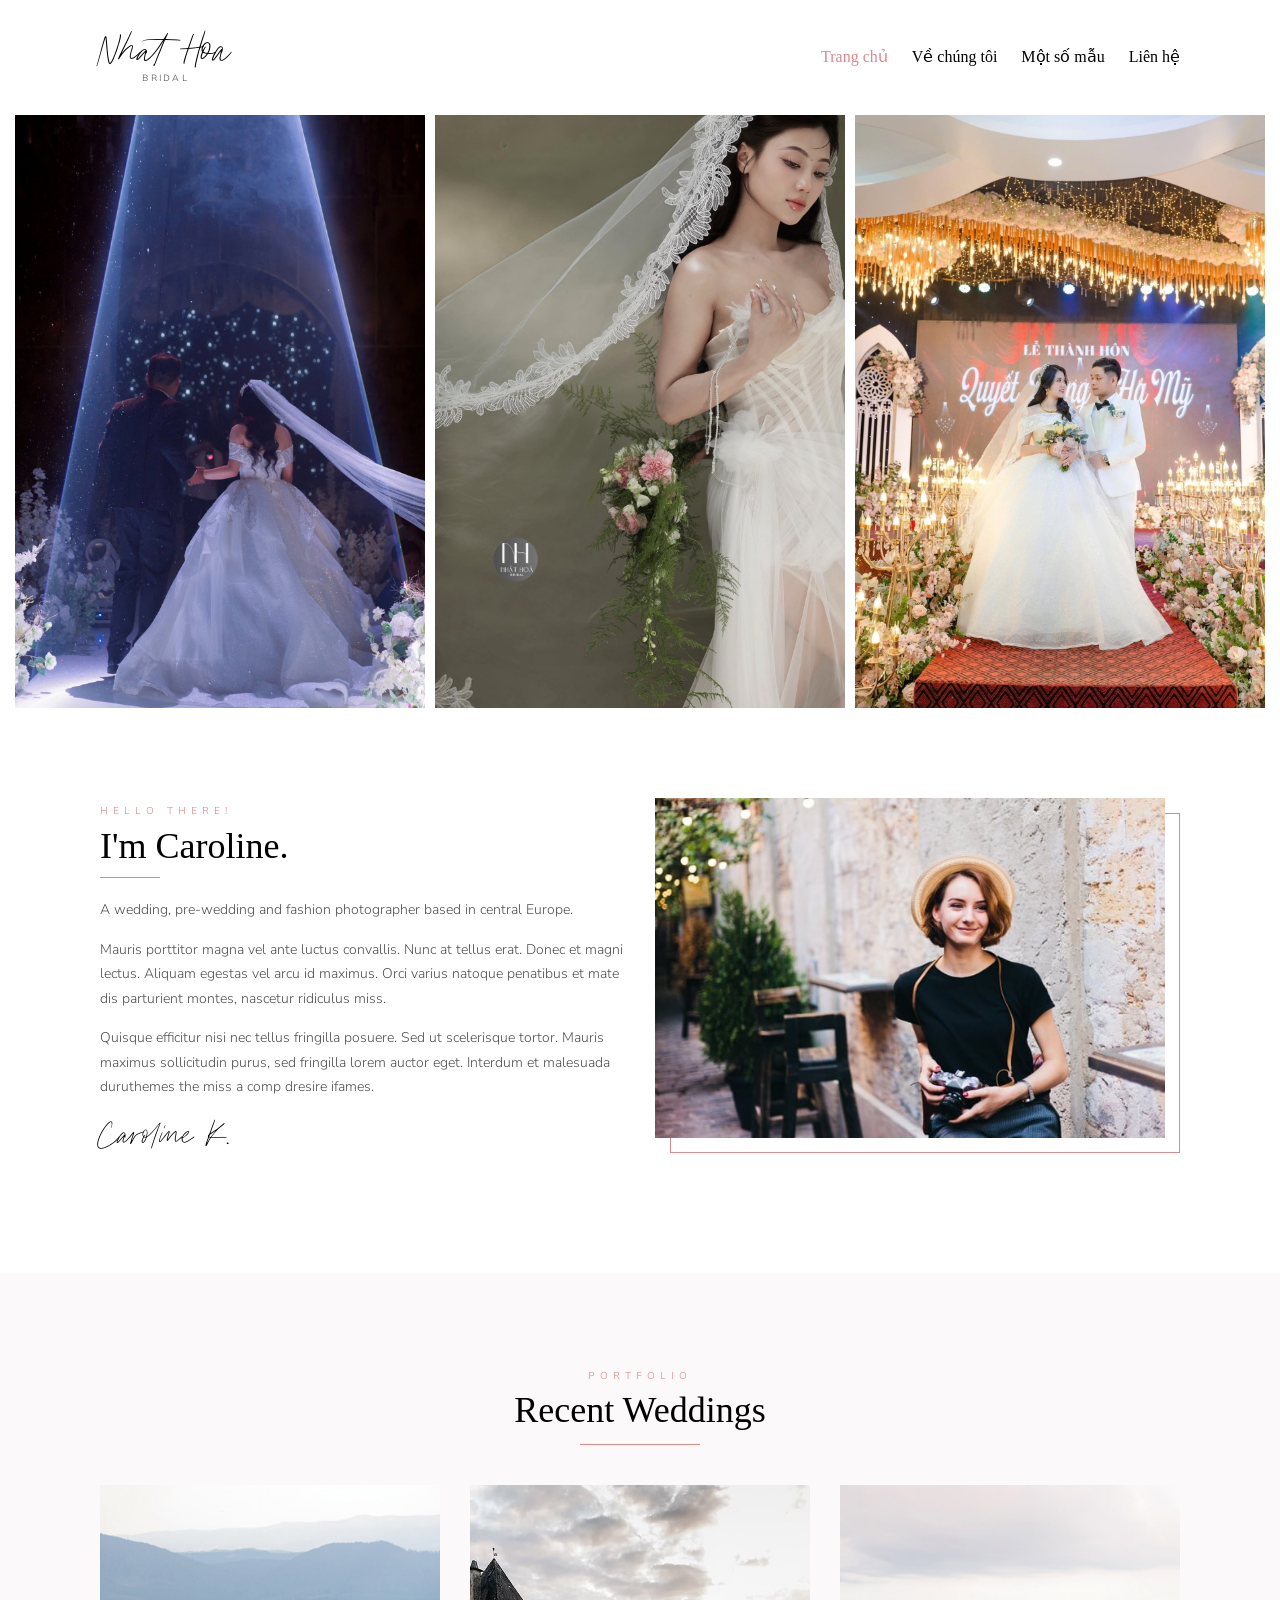
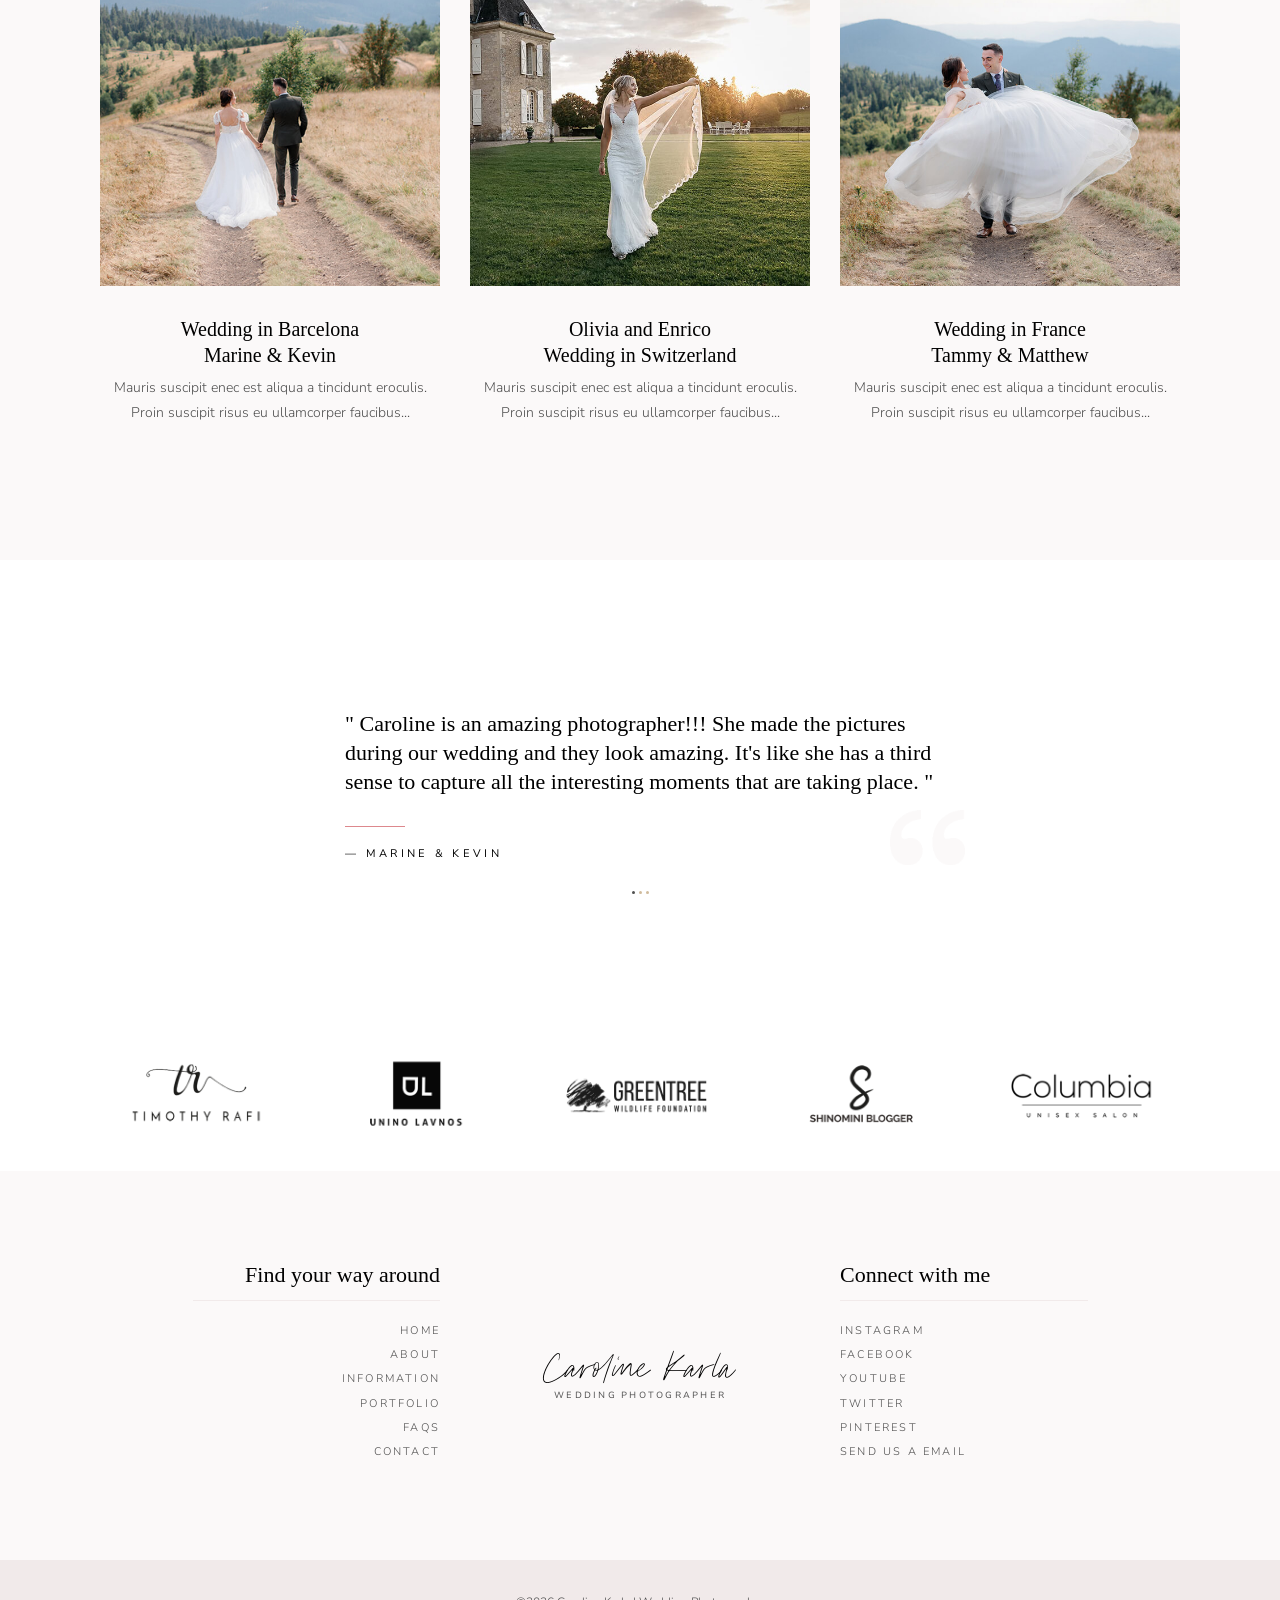
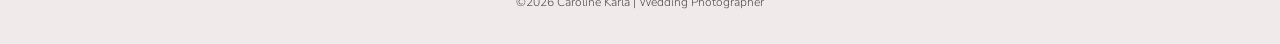
==== index.html @ 014eff55 "nltmdev" ====
<!DOCTYPE html>
<html lang="en">
<head>
    <meta charset="utf-8">
    <meta http-equiv="X-UA-Compatible" content="IE=edge">
    <meta name="viewport" content="width=device-width, initial-scale=1">
    <link rel="icon" type="image/png" href="images/favicon.png" />
    <title>Nhật Hoà BRIDAL</title>
    <link href="css/bootstrap.min.css" rel=stylesheet>
    <link href="css/animate.css" rel="stylesheet">
    <link href="css/themify-icons.css" rel="stylesheet">
    <link href="modules/slick/slick.css" rel="stylesheet">
    <link href="modules/slick/slick-theme.css" rel="stylesheet">
    <link href="modules/magnific-popup/magnific-popup.css" rel="stylesheet">
    <link href="modules/owl-carousel/owl.carousel.min.css" rel="stylesheet">
    <link href="modules/owl-carousel/owl.theme.default.min.css" rel="stylesheet">
    <link href="css/style.css" rel="stylesheet">
</head>
<body>
    <div id="karla-page-loading" class="karla-pageloading">
        <div class="karla-pageloading-inner">
            <h2>Nhat Hoa<span>Bridal</span></h2>
        </div>
    </div>
    <header>
        <div class="karla-header-navbar">
            <div class="container karla-navbar-container">
                <div class="karla-navigation-wrap bg-light karla-start-header start-style">
                    <div class="container">
                        <div class="row">
                            <div class="col-md-12">
                                <nav class="navbar navbar-expand-md navbar-light">
                                    <a class="navbar-brand" href="index.html">
                                        <h2>Nhat Hoa<span>Bridal</span></h2>
                                    </a>
                                    <button class="navbar-toggler" type="button" data-toggle="collapse" data-target="#navbarSupportedContent" aria-controls="navbarSupportedContent" aria-expanded="false" aria-label="Toggle navigation"> <span class="navbar-toggler-icon"></span> </button>
                                    <div class="collapse navbar-collapse" id="navbarSupportedContent">
                                        <ul class="navbar-nav ml-auto py-4 py-md-0">
                                            <li class="nav-item pl-4 pl-md-0 ml-0 ml-md-4 active"> <a class="nav-link" href="index.html">Trang chủ</a></li>
                                            <li class="nav-item pl-4 pl-md-0 ml-0 ml-md-4"> <a class="nav-link" href="about.html">Về chúng tôi</a></li>
                                            <li class="nav-item pl-4 pl-md-0 ml-0 ml-md-4"> <a class="nav-link" href="information.html">Một số mẫu</a></li>
                                            <li class="nav-item pl-4 pl-md-0 ml-0 ml-md-4"> <a class="nav-link" href="contact.html">Liên hệ</a> </li>
                                        </ul>
                                    </div>
                                </nav>
                            </div>
                        </div>
                    </div>
                </div>
            </div>
        </div>
    </header>
    <div class="karla-homepage-slider">
        <div class="container-fluid">
            <div class="row">
                <div class="col-md-12">
                    <div class="karla-slider">
                        <div class="karla-slider-item"> <img class="karla-slider-img" src="images/slider/1.jpg" alt=""> </div>
                        <div class="karla-slider-item"> <img class="karla-slider-img" src="images/slider/2.jpg" alt=""> </div>
                        <div class="karla-slider-item"> <img class="karla-slider-img" src="images/slider/3.jpg" alt=""> </div>
                        <div class="karla-slider-item"> <img class="karla-slider-img" src="images/slider/4.jpg" alt=""> </div>
                        <div class="karla-slider-item"> <img class="karla-slider-img" src="images/slider/5.jpg" alt=""> </div>
                        <div class="karla-slider-item"> <img class="karla-slider-img" src="images/slider/6.jpg" alt=""> </div>
                    </div>
                </div>
            </div>
        </div>
    </div>
    <div class="section-padding">
        <div class="container">
            <div class="row">
                <div class="col-md-6"> <span>Hello there!</span>
                    <h2>I'm Caroline.</h2>
                    <hr class="line line-hr-left">
                    <p>A wedding, pre-wedding and fashion photographer based in central Europe.</p>
                    <p>Mauris porttitor magna vel ante luctus convallis. Nunc at tellus erat. Donec et magni lectus. Aliquam egestas vel arcu id maximus. Orci varius natoque penatibus et mate dis parturient montes, nascetur ridiculus miss.</p>
                    <p>Quisque efficitur nisi nec tellus fringilla posuere. Sed ut scelerisque tortor. Mauris maximus sollicitudin purus, sed fringilla lorem auctor eget. Interdum et malesuada duruthemes the miss a comp dresire ifames.</p>
                    <p class="signature">Caroline K.</p>
                </div>
                <div class="col-md-6">
                    <div class="karla-about-img">
                        <div class="img mb-30"> <img src="images/about.jpg" alt=""> </div>
                    </div>
                </div>
            </div>
        </div>
    </div>
    <div class="section-padding recent-weddings bg-gray">
        <div class="container">
            <div class="row">
                <div class="col-md-12 text-center mb-30">
                    <span class="heading-meta">Portfolio</span>
                    <h2 class="pwe-heading">Recent Weddings</h2>
                    <hr class="line line-hr-center">
                </div>
            </div>
            <div class="row">
                <div class="col-md-4">
                    <div class="item">
                        <div class="recent-weddings-img"> <img src="images/weddings/1.jpg" alt=""> </div>
                        <div class="content">
                            <h5><a href="post.html">Wedding in Barcelona<br>Marine & Kevin</a></h5>
                            <p>Mauris suscipit enec est aliqua a tincidunt eroculis. Proin suscipit risus eu ullamcorper faucibus...</p>
                        </div>
                    </div>
                </div>
                <div class="col-md-4">
                    <div class="item">
                        <div class="recent-weddings-img"> <img src="images/weddings/2.jpg" alt=""> </div>
                        <div class="content">
                            <h5><a href="post.html">Olivia and Enrico<br>Wedding in Switzerland</a></h5>
                            <p>Mauris suscipit enec est aliqua a tincidunt eroculis. Proin suscipit risus eu ullamcorper faucibus...</p>
                        </div>
                    </div>
                </div>
                <div class="col-md-4">
                    <div class="item">
                        <div class="recent-weddings-img"> <img src="images/weddings/3.jpg" alt=""> </div>
                        <div class="content">
                            <h5><a href="post.html">Wedding in France<br>Tammy & Matthew</a></h5>
                            <p>Mauris suscipit enec est aliqua a tincidunt eroculis. Proin suscipit risus eu ullamcorper faucibus...</p>
                        </div>
                    </div>
                </div>
            </div>
        </div>
    </div>
    <!-- Testiominals -->
    <div class="section-padding testimonials bg-img bg-fixed" data-overlay-light="1" data-background="images/banner/1.jpg">
        <div class="container">
            <div class="row">
                <div class="owl-carousel owl-theme col-md-8 offset-md-2 mb-30">
                    <div class="item-box"> <span class="quote">
                            <img src="images/quot.png" alt="">
                        </span>
                        <h3>" Caroline is an amazing photographer!!! She made the pictures during our wedding and they look amazing. It's like she has a third sense to capture all the interesting moments that are taking place. "</h3>
                        <hr class="line line-hr-left">
                        <div class="info">
                            <h6>— Marine & Kevin</h6>
                        </div>
                    </div>
                    <div class="item-box"> <span class="quote">
                            <img src="images/quot.png" alt="">
                        </span>
                        <h3>" Caroline is an amazing photographer!!! She made the pictures during our wedding and they look amazing. It's like she has a third sense to capture all the interesting moments that are taking place. "</h3>
                        <hr class="line line-hr-left">
                        <div class="info">
                            <h6>— Olivia & Enrico</h6>
                        </div>
                    </div>
                    <div class="item-box"> <span class="quote">
                            <img src="images/quot.png" alt="">
                        </span>
                        <h3>" Caroline is an amazing photographer!!! She made the pictures during our wedding and they look amazing. It's like she has a third sense to capture all the interesting moments that are taking place. "</h3>
                        <hr class="line line-hr-left">
                        <div class="info">
                            <h6>— Tammy & Matthew</h6>
                        </div>
                    </div>
                </div>
            </div>
        </div>
    </div>
    <!-- Clients -->
    <div class="clients">
        <div class="container">
            <div class="row">
                <div class="col-md-12 owl-carousel owl-theme">
                    <div class="client-logo">
                        <a href="#"><img src="images/clients/1.png" alt=""></a>
                    </div>
                    <div class="client-logo">
                        <a href="#"><img src="images/clients/2.png" alt=""></a>
                    </div>
                    <div class="client-logo">
                        <a href="#"><img src="images/clients/3.png" alt=""></a>
                    </div>
                    <div class="client-logo">
                        <a href="#"><img src="images/clients/4.png" alt=""></a>
                    </div>
                    <div class="client-logo">
                        <a href="#"><img src="images/clients/5.png" alt=""></a>
                    </div>
                    <div class="client-logo">
                        <a href="#"><img src="images/clients/6.png" alt=""></a>
                    </div>
                </div>
            </div>
        </div>
    </div>
    <!-- Footer -->
    <footer class="footer-section">
        <div class="footer-top">
            <div class="container">
                <div class="row">
                    <div class="col-md-3 offset-md-1">
                        <div class="left-cont">
                            <h3>Find your way around</h3>
                            <hr class="line mb-30">
                            <ul>
                                <li><a href="index.html">Home</a></li>
                                <li><a href="about.html">About</a></li>
                                <li><a href="information.html">Information</a></li>
                                <li><a href="portfolio.html">Portfolio</a></li>
                                <li><a href="faqs.html">FAQs</a></li>
                                <li><a href="contact.html">Contact</a></li>
                            </ul>
                        </div>
                    </div>
                    <div class="col-md-4 text-center">
                        <div class="center-cont">
                            <h2>Caroline Karla<span>Wedding Photographer</span></h2>
                        </div>
                    </div>
                    <div class="col-md-3">
                        <div class="right-cont">
                            <h3>Connect with me</h3>
                            <hr class="line mb-30">
                            <ul>
                                <li><a href="index.html#">Instagram</a></li>
                                <li><a href="index.html#">Facebook</a></li>
                                <li><a href="index.html#">YouTube</a></li>
                                <li><a href="index.html#">Twitter</a></li>
                                <li><a href="index.html#">Pinterest</a></li>
                                <li><a href="index.html#">Send us a email</a></li>
                            </ul>
                        </div>
                    </div>
                </div>
            </div>
        </div>
        <div class="footer-bottom">
            <div class="container">
                <div class="row">
                    <div class="col-md-12">
                        <p><small>&copy;2026 Caroline Karla | Wedding Photographer</small></p>
                    </div>
                </div>
            </div>
        </div>
    </footer>
    <!-- toTop -->
    <a href="#" class="totop">TOP</a>
    <!-- Js -->
    <script src="js/plugins/jquery-3.3.1.min.js"></script>
    <script src="js/plugins/bootstrap.min.js"></script>
    <script src="js/plugins/imagesloaded.pkgd.min.js"></script>
    <script src="js/plugins/jquery.isotope.v3.0.2.js"></script>
    <script src="js/plugins/modernizr-2.6.2.min.js"></script>
    <script src="js/plugins/jquery.waypoints.min.js"></script>
    <script src="modules/owl-carousel/owl.carousel.min.js"></script>
    <script src="modules/slick/slick.js"></script>
    <script src="modules/magnific-popup/jquery.magnific-popup.js"></script>
    <script src="modules/masonry/masonry.pkgd.min.js"></script>
    <script src="js/script.js"></script>
</body>

<!-- Mirrored from duruthemes.com/demo/html/ckarla/one/index.html by HTTrack Website Copier/3.x [XR&CO'2014], Thu, 05 Mar 2026 09:03:52 GMT -->
</html>
---- css/themify-icons.css ----
@font-face {
	font-family: 'themify';
	src:url('../fonts/themify.eot');
	src:url('../fonts/themifyd41d.eot?#iefix') format('embedded-opentype'),
		url('../fonts/themify.woff') format('woff'),
		url('../fonts/themify.ttf') format('truetype'),
		url('../fonts/themify.svg') format('svg');
	font-weight: normal;
	font-style: normal;
}

[class^="ti-"], [class*=" ti-"] {
	font-family: 'themify';
	speak: none;
	font-style: normal;
	font-weight: normal;
	font-variant: normal;
	text-transform: none;
	line-height: 1;

	/* Better Font Rendering =========== */
	-webkit-font-smoothing: antialiased;
	-moz-osx-font-smoothing: grayscale;
}

.ti-wand:before {
	content: "\e600";
}
.ti-volume:before {
	content: "\e601";
}
.ti-user:before {
	content: "\e602";
}
.ti-unlock:before {
	content: "\e603";
}
.ti-unlink:before {
	content: "\e604";
}
.ti-trash:before {
	content: "\e605";
}
.ti-thought:before {
	content: "\e606";
}
.ti-target:before {
	content: "\e607";
}
.ti-tag:before {
	content: "\e608";
}
.ti-tablet:before {
	content: "\e609";
}
.ti-star:before {
	content: "\e60a";
}
.ti-spray:before {
	content: "\e60b";
}
.ti-signal:before {
	content: "\e60c";
}
.ti-shopping-cart:before {
	content: "\e60d";
}
.ti-shopping-cart-full:before {
	content: "\e60e";
}
.ti-settings:before {
	content: "\e60f";
}
.ti-search:before {
	content: "\e610";
}
.ti-zoom-in:before {
	content: "\e611";
}
.ti-zoom-out:before {
	content: "\e612";
}
.ti-cut:before {
	content: "\e613";
}
.ti-ruler:before {
	content: "\e614";
}
.ti-ruler-pencil:before {
	content: "\e615";
}
.ti-ruler-alt:before {
	content: "\e616";
}
.ti-bookmark:before {
	content: "\e617";
}
.ti-bookmark-alt:before {
	content: "\e618";
}
.ti-reload:before {
	content: "\e619";
}
.ti-plus:before {
	content: "\e61a";
}
.ti-pin:before {
	content: "\e61b";
}
.ti-pencil:before {
	content: "\e61c";
}
.ti-pencil-alt:before {
	content: "\e61d";
}
.ti-paint-roller:before {
	content: "\e61e";
}
.ti-paint-bucket:before {
	content: "\e61f";
}
.ti-na:before {
	content: "\e620";
}
.ti-mobile:before {
	content: "\e621";
}
.ti-minus:before {
	content: "\e622";
}
.ti-medall:before {
	content: "\e623";
}
.ti-medall-alt:before {
	content: "\e624";
}
.ti-marker:before {
	content: "\e625";
}
.ti-marker-alt:before {
	content: "\e626";
}
.ti-arrow-up:before {
	content: "\e627";
}
.ti-arrow-right:before {
	content: "\e628";
}
.ti-arrow-left:before {
	content: "\e629";
}
.ti-arrow-down:before {
	content: "\e62a";
}
.ti-lock:before {
	content: "\e62b";
}
.ti-location-arrow:before {
	content: "\e62c";
}
.ti-link:before {
	content: "\e62d";
}
.ti-layout:before {
	content: "\e62e";
}
.ti-layers:before {
	content: "\e62f";
}
.ti-layers-alt:before {
	content: "\e630";
}
.ti-key:before {
	content: "\e631";
}
.ti-import:before {
	content: "\e632";
}
.ti-image:before {
	content: "\e633";
}
.ti-heart:before {
	content: "\e634";
}
.ti-heart-broken:before {
	content: "\e635";
}
.ti-hand-stop:before {
	content: "\e636";
}
.ti-hand-open:before {
	content: "\e637";
}
.ti-hand-drag:before {
	content: "\e638";
}
.ti-folder:before {
	content: "\e639";
}
.ti-flag:before {
	content: "\e63a";
}
.ti-flag-alt:before {
	content: "\e63b";
}
.ti-flag-alt-2:before {
	content: "\e63c";
}
.ti-eye:before {
	content: "\e63d";
}
.ti-export:before {
	content: "\e63e";
}
.ti-exchange-vertical:before {
	content: "\e63f";
}
.ti-desktop:before {
	content: "\e640";
}
.ti-cup:before {
	content: "\e641";
}
.ti-crown:before {
	content: "\e642";
}
.ti-comments:before {
	content: "\e643";
}
.ti-comment:before {
	content: "\e644";
}
.ti-comment-alt:before {
	content: "\e645";
}
.ti-close:before {
	content: "\e646";
}
.ti-clip:before {
	content: "\e647";
}
.ti-angle-up:before {
	content: "\e648";
}
.ti-angle-right:before {
	content: "\e649";
}
.ti-angle-left:before {
	content: "\e64a";
}
.ti-angle-down:before {
	content: "\e64b";
}
.ti-check:before {
	content: "\e64c";
}
.ti-check-box:before {
	content: "\e64d";
}
.ti-camera:before {
	content: "\e64e";
}
.ti-announcement:before {
	content: "\e64f";
}
.ti-brush:before {
	content: "\e650";
}
.ti-briefcase:before {
	content: "\e651";
}
.ti-bolt:before {
	content: "\e652";
}
.ti-bolt-alt:before {
	content: "\e653";
}
.ti-blackboard:before {
	content: "\e654";
}
.ti-bag:before {
	content: "\e655";
}
.ti-move:before {
	content: "\e656";
}
.ti-arrows-vertical:before {
	content: "\e657";
}
.ti-arrows-horizontal:before {
	content: "\e658";
}
.ti-fullscreen:before {
	content: "\e659";
}
.ti-arrow-top-right:before {
	content: "\e65a";
}
.ti-arrow-top-left:before {
	content: "\e65b";
}
.ti-arrow-circle-up:before {
	content: "\e65c";
}
.ti-arrow-circle-right:before {
	content: "\e65d";
}
.ti-arrow-circle-left:before {
	content: "\e65e";
}
.ti-arrow-circle-down:before {
	content: "\e65f";
}
.ti-angle-double-up:before {
	content: "\e660";
}
.ti-angle-double-right:before {
	content: "\e661";
}
.ti-angle-double-left:before {
	content: "\e662";
}
.ti-angle-double-down:before {
	content: "\e663";
}
.ti-zip:before {
	content: "\e664";
}
.ti-world:before {
	content: "\e665";
}
.ti-wheelchair:before {
	content: "\e666";
}
.ti-view-list:before {
	content: "\e667";
}
.ti-view-list-alt:before {
	content: "\e668";
}
.ti-view-grid:before {
	content: "\e669";
}
.ti-uppercase:before {
	content: "\e66a";
}
.ti-upload:before {
	content: "\e66b";
}
.ti-underline:before {
	content: "\e66c";
}
.ti-truck:before {
	content: "\e66d";
}
.ti-timer:before {
	content: "\e66e";
}
.ti-ticket:before {
	content: "\e66f";
}
.ti-thumb-up:before {
	content: "\e670";
}
.ti-thumb-down:before {
	content: "\e671";
}
.ti-text:before {
	content: "\e672";
}
.ti-stats-up:before {
	content: "\e673";
}
.ti-stats-down:before {
	content: "\e674";
}
.ti-split-v:before {
	content: "\e675";
}
.ti-split-h:before {
	content: "\e676";
}
.ti-smallcap:before {
	content: "\e677";
}
.ti-shine:before {
	content: "\e678";
}
.ti-shift-right:before {
	content: "\e679";
}
.ti-shift-left:before {
	content: "\e67a";
}
.ti-shield:before {
	content: "\e67b";
}
.ti-notepad:before {
	content: "\e67c";
}
.ti-server:before {
	content: "\e67d";
}
.ti-quote-right:before {
	content: "\e67e";
}
.ti-quote-left:before {
	content: "\e67f";
}
.ti-pulse:before {
	content: "\e680";
}
.ti-printer:before {
	content: "\e681";
}
.ti-power-off:before {
	content: "\e682";
}
.ti-plug:before {
	content: "\e683";
}
.ti-pie-chart:before {
	content: "\e684";
}
.ti-paragraph:before {
	content: "\e685";
}
.ti-panel:before {
	content: "\e686";
}
.ti-package:before {
	content: "\e687";
}
.ti-music:before {
	content: "\e688";
}
.ti-music-alt:before {
	content: "\e689";
}
.ti-mouse:before {
	content: "\e68a";
}
.ti-mouse-alt:before {
	content: "\e68b";
}
.ti-money:before {
	content: "\e68c";
}
.ti-microphone:before {
	content: "\e68d";
}
.ti-menu:before {
	content: "\e68e";
}
.ti-menu-alt:before {
	content: "\e68f";
}
.ti-map:before {
	content: "\e690";
}
.ti-map-alt:before {
	content: "\e691";
}
.ti-loop:before {
	content: "\e692";
}
.ti-location-pin:before {
	content: "\e693";
}
.ti-list:before {
	content: "\e694";
}
.ti-light-bulb:before {
	content: "\e695";
}
.ti-Italic:before {
	content: "\e696";
}
.ti-info:before {
	content: "\e697";
}
.ti-infinite:before {
	content: "\e698";
}
.ti-id-badge:before {
	content: "\e699";
}
.ti-hummer:before {
	content: "\e69a";
}
.ti-home:before {
	content: "\e69b";
}
.ti-help:before {
	content: "\e69c";
}
.ti-headphone:before {
	content: "\e69d";
}
.ti-harddrives:before {
	content: "\e69e";
}
.ti-harddrive:before {
	content: "\e69f";
}
.ti-gift:before {
	content: "\e6a0";
}
.ti-game:before {
	content: "\e6a1";
}
.ti-filter:before {
	content: "\e6a2";
}
.ti-files:before {
	content: "\e6a3";
}
.ti-file:before {
	content: "\e6a4";
}
.ti-eraser:before {
	content: "\e6a5";
}
.ti-envelope:before {
	content: "\e6a6";
}
.ti-download:before {
	content: "\e6a7";
}
.ti-direction:before {
	content: "\e6a8";
}
.ti-direction-alt:before {
	content: "\e6a9";
}
.ti-dashboard:before {
	content: "\e6aa";
}
.ti-control-stop:before {
	content: "\e6ab";
}
.ti-control-shuffle:before {
	content: "\e6ac";
}
.ti-control-play:before {
	content: "\e6ad";
}
.ti-control-pause:before {
	content: "\e6ae";
}
.ti-control-forward:before {
	content: "\e6af";
}
.ti-control-backward:before {
	content: "\e6b0";
}
.ti-cloud:before {
	content: "\e6b1";
}
.ti-cloud-up:before {
	content: "\e6b2";
}
.ti-cloud-down:before {
	content: "\e6b3";
}
.ti-clipboard:before {
	content: "\e6b4";
}
.ti-car:before {
	content: "\e6b5";
}
.ti-calendar:before {
	content: "\e6b6";
}
.ti-book:before {
	content: "\e6b7";
}
.ti-bell:before {
	content: "\e6b8";
}
.ti-basketball:before {
	content: "\e6b9";
}
.ti-bar-chart:before {
	content: "\e6ba";
}
.ti-bar-chart-alt:before {
	content: "\e6bb";
}
.ti-back-right:before {
	content: "\e6bc";
}
.ti-back-left:before {
	content: "\e6bd";
}
.ti-arrows-corner:before {
	content: "\e6be";
}
.ti-archive:before {
	content: "\e6bf";
}
.ti-anchor:before {
	content: "\e6c0";
}
.ti-align-right:before {
	content: "\e6c1";
}
.ti-align-left:before {
	content: "\e6c2";
}
.ti-align-justify:before {
	content: "\e6c3";
}
.ti-align-center:before {
	content: "\e6c4";
}
.ti-alert:before {
	content: "\e6c5";
}
.ti-alarm-clock:before {
	content: "\e6c6";
}
.ti-agenda:before {
	content: "\e6c7";
}
.ti-write:before {
	content: "\e6c8";
}
.ti-window:before {
	content: "\e6c9";
}
.ti-widgetized:before {
	content: "\e6ca";
}
.ti-widget:before {
	content: "\e6cb";
}
.ti-widget-alt:before {
	content: "\e6cc";
}
.ti-wallet:before {
	content: "\e6cd";
}
.ti-video-clapper:before {
	content: "\e6ce";
}
.ti-video-camera:before {
	content: "\e6cf";
}
.ti-vector:before {
	content: "\e6d0";
}
.ti-themify-logo:before {
	content: "\e6d1";
}
.ti-themify-favicon:before {
	content: "\e6d2";
}
.ti-themify-favicon-alt:before {
	content: "\e6d3";
}
.ti-support:before {
	content: "\e6d4";
}
.ti-stamp:before {
	content: "\e6d5";
}
.ti-split-v-alt:before {
	content: "\e6d6";
}
.ti-slice:before {
	content: "\e6d7";
}
.ti-shortcode:before {
	content: "\e6d8";
}
.ti-shift-right-alt:before {
	content: "\e6d9";
}
.ti-shift-left-alt:before {
	content: "\e6da";
}
.ti-ruler-alt-2:before {
	content: "\e6db";
}
.ti-receipt:before {
	content: "\e6dc";
}
.ti-pin2:before {
	content: "\e6dd";
}
.ti-pin-alt:before {
	content: "\e6de";
}
.ti-pencil-alt2:before {
	content: "\e6df";
}
.ti-palette:before {
	content: "\e6e0";
}
.ti-more:before {
	content: "\e6e1";
}
.ti-more-alt:before {
	content: "\e6e2";
}
.ti-microphone-alt:before {
	content: "\e6e3";
}
.ti-magnet:before {
	content: "\e6e4";
}
.ti-line-double:before {
	content: "\e6e5";
}
.ti-line-dotted:before {
	content: "\e6e6";
}
.ti-line-dashed:before {
	content: "\e6e7";
}
.ti-layout-width-full:before {
	content: "\e6e8";
}
.ti-layout-width-default:before {
	content: "\e6e9";
}
.ti-layout-width-default-alt:before {
	content: "\e6ea";
}
.ti-layout-tab:before {
	content: "\e6eb";
}
.ti-layout-tab-window:before {
	content: "\e6ec";
}
.ti-layout-tab-v:before {
	content: "\e6ed";
}
.ti-layout-tab-min:before {
	content: "\e6ee";
}
.ti-layout-slider:before {
	content: "\e6ef";
}
.ti-layout-slider-alt:before {
	content: "\e6f0";
}
.ti-layout-sidebar-right:before {
	content: "\e6f1";
}
.ti-layout-sidebar-none:before {
	content: "\e6f2";
}
.ti-layout-sidebar-left:before {
	content: "\e6f3";
}
.ti-layout-placeholder:before {
	content: "\e6f4";
}
.ti-layout-menu:before {
	content: "\e6f5";
}
.ti-layout-menu-v:before {
	content: "\e6f6";
}
.ti-layout-menu-separated:before {
	content: "\e6f7";
}
.ti-layout-menu-full:before {
	content: "\e6f8";
}
.ti-layout-media-right-alt:before {
	content: "\e6f9";
}
.ti-layout-media-right:before {
	content: "\e6fa";
}
.ti-layout-media-overlay:before {
	content: "\e6fb";
}
.ti-layout-media-overlay-alt:before {
	content: "\e6fc";
}
.ti-layout-media-overlay-alt-2:before {
	content: "\e6fd";
}
.ti-layout-media-left-alt:before {
	content: "\e6fe";
}
.ti-layout-media-left:before {
	content: "\e6ff";
}
.ti-layout-media-center-alt:before {
	content: "\e700";
}
.ti-layout-media-center:before {
	content: "\e701";
}
.ti-layout-list-thumb:before {
	content: "\e702";
}
.ti-layout-list-thumb-alt:before {
	content: "\e703";
}
.ti-layout-list-post:before {
	content: "\e704";
}
.ti-layout-list-large-image:before {
	content: "\e705";
}
.ti-layout-line-solid:before {
	content: "\e706";
}
.ti-layout-grid4:before {
	content: "\e707";
}
.ti-layout-grid3:before {
	content: "\e708";
}
.ti-layout-grid2:before {
	content: "\e709";
}
.ti-layout-grid2-thumb:before {
	content: "\e70a";
}
.ti-layout-cta-right:before {
	content: "\e70b";
}
.ti-layout-cta-left:before {
	content: "\e70c";
}
.ti-layout-cta-center:before {
	content: "\e70d";
}
.ti-layout-cta-btn-right:before {
	content: "\e70e";
}
.ti-layout-cta-btn-left:before {
	content: "\e70f";
}
.ti-layout-column4:before {
	content: "\e710";
}
.ti-layout-column3:before {
	content: "\e711";
}
.ti-layout-column2:before {
	content: "\e712";
}
.ti-layout-accordion-separated:before {
	content: "\e713";
}
.ti-layout-accordion-merged:before {
	content: "\e714";
}
.ti-layout-accordion-list:before {
	content: "\e715";
}
.ti-ink-pen:before {
	content: "\e716";
}
.ti-info-alt:before {
	content: "\e717";
}
.ti-help-alt:before {
	content: "\e718";
}
.ti-headphone-alt:before {
	content: "\e719";
}
.ti-hand-point-up:before {
	content: "\e71a";
}
.ti-hand-point-right:before {
	content: "\e71b";
}
.ti-hand-point-left:before {
	content: "\e71c";
}
.ti-hand-point-down:before {
	content: "\e71d";
}
.ti-gallery:before {
	content: "\e71e";
}
.ti-face-smile:before {
	content: "\e71f";
}
.ti-face-sad:before {
	content: "\e720";
}
.ti-credit-card:before {
	content: "\e721";
}
.ti-control-skip-forward:before {
	content: "\e722";
}
.ti-control-skip-backward:before {
	content: "\e723";
}
.ti-control-record:before {
	content: "\e724";
}
.ti-control-eject:before {
	content: "\e725";
}
.ti-comments-smiley:before {
	content: "\e726";
}
.ti-brush-alt:before {
	content: "\e727";
}
.ti-youtube:before {
	content: "\e728";
}
.ti-vimeo:before {
	content: "\e729";
}
.ti-twitter:before {
	content: "\e72a";
}
.ti-time:before {
	content: "\e72b";
}
.ti-tumblr:before {
	content: "\e72c";
}
.ti-skype:before {
	content: "\e72d";
}
.ti-share:before {
	content: "\e72e";
}
.ti-share-alt:before {
	content: "\e72f";
}
.ti-rocket:before {
	content: "\e730";
}
.ti-pinterest:before {
	content: "\e731";
}
.ti-new-window:before {
	content: "\e732";
}
.ti-microsoft:before {
	content: "\e733";
}
.ti-list-ol:before {
	content: "\e734";
}
.ti-linkedin:before {
	content: "\e735";
}
.ti-layout-sidebar-2:before {
	content: "\e736";
}
.ti-layout-grid4-alt:before {
	content: "\e737";
}
.ti-layout-grid3-alt:before {
	content: "\e738";
}
.ti-layout-grid2-alt:before {
	content: "\e739";
}
.ti-layout-column4-alt:before {
	content: "\e73a";
}
.ti-layout-column3-alt:before {
	content: "\e73b";
}
.ti-layout-column2-alt:before {
	content: "\e73c";
}
.ti-instagram:before {
	content: "\e73d";
}
.ti-google:before {
	content: "\e73e";
}
.ti-github:before {
	content: "\e73f";
}
.ti-flickr:before {
	content: "\e740";
}
.ti-facebook:before {
	content: "\e741";
}
.ti-dropbox:before {
	content: "\e742";
}
.ti-dribbble:before {
	content: "\e743";
}
.ti-apple:before {
	content: "\e744";
}
.ti-android:before {
	content: "\e745";
}
.ti-save:before {
	content: "\e746";
}
.ti-save-alt:before {
	content: "\e747";
}
.ti-yahoo:before {
	content: "\e748";
}
.ti-wordpress:before {
	content: "\e749";
}
.ti-vimeo-alt:before {
	content: "\e74a";
}
.ti-twitter-alt:before {
	content: "\e74b";
}
.ti-tumblr-alt:before {
	content: "\e74c";
}
.ti-trello:before {
	content: "\e74d";
}
.ti-stack-overflow:before {
	content: "\e74e";
}
.ti-soundcloud:before {
	content: "\e74f";
}
.ti-sharethis:before {
	content: "\e750";
}
.ti-sharethis-alt:before {
	content: "\e751";
}
.ti-reddit:before {
	content: "\e752";
}
.ti-pinterest-alt:before {
	content: "\e753";
}
.ti-microsoft-alt:before {
	content: "\e754";
}
.ti-linux:before {
	content: "\e755";
}
.ti-jsfiddle:before {
	content: "\e756";
}
.ti-joomla:before {
	content: "\e757";
}
.ti-html5:before {
	content: "\e758";
}
.ti-flickr-alt:before {
	content: "\e759";
}
.ti-email:before {
	content: "\e75a";
}
.ti-drupal:before {
	content: "\e75b";
}
.ti-dropbox-alt:before {
	content: "\e75c";
}
.ti-css3:before {
	content: "\e75d";
}
.ti-rss:before {
	content: "\e75e";
}
.ti-rss-alt:before {
	content: "\e75f";
}
---- css/style.css ----
/*------------------------------------------------------------------
[Table of contents]
01. Fonts settings
02. Default style
03. Preloader style
04. Banner & Section style
05. Line style
06. Owl Carousel custom style
07. Navigation style
08. Homepage slider style
09. About style
10. Clients style
11. Testimonials style
12. Travel Dates style
13. Gallery style
14. Recent Weddings style
15. Prices style
16. FAQs Style
17. Contact styles
18. toTop button
19. Footer styles
20. Blog & Post styles
21. Button style
22. Overlay Effect Bg image  
23. Media Query
-------------------------------------------------------------------*/

/* ======= Fonts settings ======= */
@import url('https://fonts.googleapis.com/css2?family=Nunito+Sans:ital,wght@0,300;0,400;0,600;0,700;1,300;1,400;1,600;1,700&amp;family=Old+Standard+TT:ital,wght@0,400;0,700;1,400&amp;display=swap');
@font-face{font-family:Paris Script;src:url('../fonts/parisscript-regular.woff');}

/* ======= Default style ======= */
body {
    color: #505050;
    line-height: 1.75;
    font-size: 14px;
    font-family: 'Nunito Sans', sans-serif;
    font-weight: 300;
}
/*** typography ***/
/* headings */
h1 {
    font-size: 40px;
    line-height: 1.3em;
    font-weight: 400;
    font-family: 'Old Standard TT', serif;
    color: #000;
}
h2,
h3,
h4,
h5,
h6 {
    line-height: 1.3;
    font-weight: 400;
    font-family: 'Old Standard TT', serif;
    color: #000;
}
/* paragraph */
p {
    margin: 0 0 15px;
    color: #505050;
    line-height: 1.75;
    
    font-size: 14px;
    font-family: 'Nunito Sans', sans-serif;
    font-weight: 300;
}
i {
    font-family: 'Old Standard TT', serif;
    font-style: italic;
    font-size: 15px;
    color: #000;
}
b,
strong {
    font-family: 'Old Standard TT', serif;
    font-weight: 400;
    color: #000;
}
a {
    color: #000;
}
a:hover {
    text-decoration: none;
    color: #000;
}
a:link {
    text-decoration: none;
}
a:focus {
    outline: none;
}
img {
    width: 100%;
    height: auto;
}
img {
    -webkit-transition: all 0.5s;
    -o-transition: all 0.5s;
    transition: all 0.5s;
    color: #000;
}
.small, small {
    font-size: 75%;
    font-weight: 400;
}
.container {
    padding-right: 30px;
    padding-left: 30px;
}
/* important */
.js .animate-box {
    opacity: 0;
}
.o-hidden {
    overflow: hidden;
}
.pos-re {
    position: relative;
}
.full-width {
    width: 100% !important;
}
.bg-img {
    background-size: cover;
    background-repeat: no-repeat;
}
.bg-fixed {
    background-attachment: fixed;
}
.v-middle {
    position: absolute;
    width: 100%;
    top: 50%;
    left: 0;
    -webkit-transform: translate(0%, -50%);
    transform: translate(0%, -50%);
}
.valign {
    display: -webkit-box;
    display: -ms-flexbox;
    display: flex;
    -webkit-box-align: center;
    -ms-flex-align: center;
    align-items: center;
}
.bg-gray {
   background: rgba(251,249,249,1);
}
.bg-white {
    background: #FFF;
}
/* margin padding */

.mt-15 {
    margin-top: 15px;
}

.mt-30 {
    margin-top: 30px;
}
.mt-60 {
    margin-top: 60px;
}
.mt-100 {
    margin-top: 100px;
}
.mb-30 {
    margin-bottom: 30px;
}
.mb-60 {
    margin-bottom: 60px;
}
.mb-90 {
    margin-bottom: 90px;
}
.mb-100 {
    margin-bottom: 100px;
}
.pt-120 {
    padding-top: 120px;
}
/* lists */
ul {
    list-style-type: none;
}
/* text field */
button,
input,
optgroup,
select,
textarea {
   font-family: 'Nunito Sans', sans-serif;
}
input[type="password"]:focus,
input[type="email"]:focus,
input[type="text"]:focus,
input[type="file"]:focus,
input[type="radio"]:focus,
input[type="checkbox"]:focus,
textarea:focus {
    outline: none;
}
input[type="password"],
input[type="email"],
input[type="text"],
input[type="file"],
textarea {
    max-width: 100%;
    margin-bottom: 12px;
    padding: 12px 8px 8px;
    height: auto;
    background-color: transparent;
    -webkit-box-shadow: none;
    box-shadow: none;
    border-width: 0 0 1px;
    border-style: solid;
    display: block;
    width: 100%;
    color: #505050;
    background-image: none;
    border-bottom: 1px solid #ececec;
    border-color: ease-in-out .15s, box-shadow ease-in-out .15s;
    line-height: 1.75;
    font-size: 14px;
    font-family: 'Nunito Sans', sans-serif;
    font-weight: 300;
}
input:focus,
textarea:focus {
    border-bottom-width: 1px;
    border-color: #dd888d;
}
input[type="submit"],
input[type="reset"],
input[type="button"],
button {
    text-shadow: none;
    padding: 10px 20px;
    -webkit-box-shadow: none;
    box-shadow: none;
    line-height: 1.75em;
    font-weight: 400;
    font-family: 'Nunito Sans', sans-serif;
    border-style: solid;
    color: #fff;
    border-width: 0;
    -webkit-transition: background-color .15s ease-out;
    transition: background-color .15s ease-out;
    background-color: #000;
    margin: 3px 0;
}
input[type="submit"]:hover,
input[type="reset"]:hover,
input[type="button"]:hover,
button:hover {
    background-color: #000;
}
select {
    padding: 10px;
    border-radius: 5px;
}
th,
tr,
td {
    padding: 10px 0;
}

input[type="radio"],
input[type="checkbox"] {
    display: inline;
}


/* for contact form */
.alert-success {
    background: transparent;
    color: #505050;
    border: 1px solid #dd888d;
    border-radius: 0px;
}
/* placeholder */
::-webkit-input-placeholder {
    color: #505050;
    line-height: 1.75;
    font-size: 14px;
    font-family: 'Nunito Sans', sans-serif;
    font-weight: 300;
}
:-moz-placeholder {
    color: #505050;
}
::-moz-placeholder {
    color: #505050;
    opacity: 1;
}
:-ms-input-placeholder {
    color: #505050;
}



/* ======= Preloader ======= */
.karla-pageloading {
    color: #ffffff;
    position: fixed;
    width: 100%;
    height: 100%;
    top: 0;
    left: 0;
    z-index: 999999;
    display: -webkit-box;
    display: -webkit-flex;
    display: -ms-flexbox;
    display: flex;
    -webkit-box-align: center;
    -webkit-align-items: center;
    -ms-flex-align: center;
    align-items: center;
    -webkit-box-pack: center;
    -webkit-justify-content: center;
    -ms-flex-pack: center;
    justify-content: center;
    -webkit-user-select: none;
    -moz-user-select: none;
    -ms-user-select: none;
    user-select: none;
    background-color: #fff;
}
@-webkit-keyframes preloader-breath-img {
    from {
        opacity: .7;
    }

    to {
        opacity: 1;
    }
}
@keyframes preloader-breath-img {
    from {
        opacity: .7;
    }

    to {
        opacity: 1;
    }
}
.karla-pageloading .karla-pageloading-inner {
    -webkit-animation-name: preloader-breath-img;
    animation-name: preloader-breath-img;
    -webkit-animation-duration: 1800ms;
    animation-duration: 1800ms;
    -webkit-animation-delay: 200ms;
    animation-delay: 200ms;
    -webkit-animation-timing-function: cubic-bezier(0.73, 0.005, 0.42, 1.005);
    animation-timing-function: cubic-bezier(0.73, 0.005, 0.42, 1.005);
    -webkit-animation-iteration-count: infinite;
    animation-iteration-count: infinite;
    -webkit-animation-direction: alternate;
    animation-direction: alternate;
}
.karla-pageloading img {
    height: 60px;
    width: auto;
    display: block;
    -webkit-transition: all 0.3s ease-out;
    transition: all 0.3s ease-out;
}
.karla-pageloading h2 {
    font-family: 'Paris Script';
    font-weight: 400;
    font-style: normal;
    font-size: 24px;
    color: #000;
    line-height: 1.4;
    margin-bottom: 0;
}
.karla-pageloading span {
    display: block;
    color: #505050;
    text-transform: uppercase;
    letter-spacing: 0.25em;
    font-size: 8px;
    font-family: 'Nunito Sans', sans-serif;
    font-weight: 300;
    font-style: normal;
    text-align: center;
}


/* ======= Banner & Section ======= */
.banner-padding {
    margin-top: 120px;
    padding: 150px 0;
    background-position: center center;
}
.banner-full-padding {
    padding: 90px 0 60px 0;
    height: 120vh;
    background-position: center center;
}
.banner-full-padding h6 {
    color: #000;
    font-size: 24px;
    text-align: center;
    font-family: 'Old Standard TT', serif;
    font-weight: 400;
    line-height: 1em;
}
.banner-padding .cat {
    background: #fff;
    color: #dd888d;
    padding: 30px 45px;
    width: fit-content;
    margin: 0 auto;
}
.banner-padding h1 {
    font-size: 36px;
    line-height: 1.3em;
    font-weight: 400;
    font-family: 'Old Standard TT', serif;
    color: #000;
    margin-bottom: 0;
}
.banner-padding span {
    font-family: 'Paris Script';
    font-weight: 400;
    font-style: normal;
    font-size: 24px;
    color: #000;
    margin-bottom: 0;
}
.section-padding {
    position: relative;
    padding: 90px 0;
}
.section-padding h1 {
    color: #dd888d;
    letter-spacing: 0.1em;
    font-size: 45px;
    text-align: left;
    font-family: 'Old Standard TT';
    font-weight: 400;
    text-transform: uppercase;
}
.section-padding h2 {
    color: #000;
    text-transform: none;
    font-size: 36px;
    font-family: 'Old Standard TT', serif;
    font-weight: 400;
}
.section-padding h5 {
    color: #000;
    text-transform: none;
    font-size: 20px;
    font-family: 'Old Standard TT', serif;
    font-weight: 400;
}
.section-padding span {
    color: #dd888d;
    font-size: 10px;
    font-family: 'Nunito Sans', sans-serif;
    font-weight: 300;
    font-style: normal;
    text-transform: uppercase;
    letter-spacing: 0.5em;
}
/* line css */
.line-one {
    -webkit-box-flex: 1;
    flex: 1 0;
    height: 1px;
    background-color: #dd888d;
    display: -webkit-box;
    display: flex;
    margin-top: 13px;
}
@media (max-width: 768px) {
    .line-one { display: none; }
}


/* ======= Line style ======= */
hr {
    margin-top: 10px;
    margin-bottom: 10px;
}
.line-hr-center {
    width: 120px;
    border-top: 1px solid #dd888d;
}
.line-hr-primary {
    width: 100%;
    border-top: 1px solid #dd888d;
}
.line-hr-left {
    width: 60px;
    border-top: 1px solid #dd888d;
    margin: 0 0 20px 0;
}
.line-hr-right {
    width: 60px;
    border-top: 1px solid #dd888d;
    margin: 0 0 20px 0;
}
.line-vr-section {
    position: relative;
    margin: -25px auto;
    border: 0;
    border-left: 1px solid;
    border-color: #dd888d;
    width: 1px;
    height: 50px;
    z-index: 10;
}


/* ===== Owl Carousel custom style ===== */
.owl-theme .owl-nav.disabled + .owl-dots {
    margin-top: -40px;
    line-height: .7;
    position: relative;
}
.owl-theme .owl-dots .owl-dot span {
    width: 3px;
    height: 3px;
    margin: 0 2px;
    border-radius: 50%;
    background: rgba(162, 120, 58, 0.5);
}
.owl-theme .owl-dots .owl-dot.active span,
.owl-theme .owl-dots .owl-dot:hover span {
    background: #505050;
}
.owl-theme .owl-nav [class*=owl-] {
    background-color: #dd888d;
    width: 30px;
    height: 30px;
    line-height: 25px;
    border-radius: 50%;
}
.owl-theme .owl-nav [class*=owl-] {
    color: #FFF;
    font-size: 12px;
    margin: 5px;
    padding: 4px 7px;
    background: #dd888d;
    display: inline-block;
    cursor: pointer;
    border-radius: 3px;
}
.owl-theme .owl-nav [class*=owl-] {
    background-color: transparent;
    border: 1px solid rgba(255, 255, 255, 0.6);
    width: 30px;
    height: 30px;
    line-height: 25px;
    border-radius: 50%;
    color: rgba(255, 255, 255, 0.6);
}
.owl-theme .owl-nav [class*=owl-]:hover {
    background-color: transparent;
    border: 1px solid #dd888d;
    color: #dd888d;
}


/* ======= Navigation style ======= */
.karla-header-navbar {
    padding: 0;
}
.karla-start-header {
    opacity: 1;
    transform: translateY(0);
    padding: 25px 0;
}
.karla-start-header.scroll-on {
    padding: 15px 0;
    -webkit-transition: height .2s ease-out;
    transition: height .2s ease-out;
    box-shadow: 0 0 50px 0 rgba(0, 0, 0, 0.1);
}
.karla-start-header.scroll-on .navbar-brand img {
    height: 40px;
    -webkit-transition: all 0.3s ease-out;
    transition: all 0.3s ease-out;
}
.karla-start-header.scroll-on .navbar-brand h2 {
    font-family: 'Paris Script';
    font-weight: 400;
    font-style: normal;
    font-size: 24px;
    color: #000;
    line-height: 1.4;
    margin-bottom: 0;
}
.karla-start-header.scroll-on .navbar-brand span {
    display: block;
    color: #505050;
    text-transform: uppercase;
    letter-spacing: 0.25em;
    font-size: 8px;
    font-family: 'Nunito Sans', sans-serif;
    font-weight: 400;
    font-style: normal;
    text-align: center;
}
.karla-navigation-wrap {
    position: fixed;
    width: 100%;
    top: 0;
    left: 0;
    z-index: 1000;
    -webkit-transition: all 0.3s ease-out;
    transition: all 0.3s ease-out;
}
.navbar {
    padding: 0;
}
.navbar-brand img {
    height: 55px;
    width: auto;
    display: block;
    -webkit-transition: all 0.3s ease-out;
    transition: all 0.3s ease-out;
}
.navbar-brand h2 {
    font-family: 'Paris Script';
    font-weight: 400;
    font-style: normal;
    font-size: 30px;
    color: #000;
    line-height: 1.4;
    margin-bottom: 0;
}
.navbar-brand span {
    display: block;
    color: #505050;
    text-transform: uppercase;
    letter-spacing: 0.25em;
    font-size: 9px;
    font-family: 'Nunito Sans', sans-serif;
    font-weight: 300;
    font-style: normal;
    text-align: center;
}
.navbar-toggler {
    float: right;
    border: none;
    padding-right: 0;
}
.navbar-toggler:active,
.navbar-toggler:focus {
    outline: none;
}
.navbar-light .navbar-toggler:hover {
    background: transparent;
}
.navbar-light .navbar-toggler-icon {
    width: 24px;
    height: 16px;
    background-image: none;
    position: relative;
/*    border-bottom: 1px solid #000;*/
    transition: all 300ms linear;
}
.navbar-light .navbar-toggler-icon:after,
.navbar-light .navbar-toggler-icon:before {
    width: 24px;
    position: absolute;
    height: 1px;
    background-color: #000;
    top: 1px;
    left: 0;
    content: '';
    z-index: 2;
    transition: all 300ms linear;
}
.navbar-light .navbar-toggler-icon:after {
    top: 9px;
}
.navbar-toggler[aria-expanded="true"] .navbar-toggler-icon:after {
    transform: rotate(45deg);
}
.navbar-toggler[aria-expanded="true"] .navbar-toggler-icon:before {
    transform: translateY(8px) rotate(-45deg);
}
.navbar-toggler[aria-expanded="true"] .navbar-toggler-icon {
    border-color: transparent;
}
.nav-link {
    transition: all 200ms linear;
}
.nav-item:hover .nav-link {
    color: #dd888d !important;
}
.nav-item.active .nav-link {
    color: #dd888d;
    font-weight: 400;
}
.navbar-light .navbar-nav .nav-link {
    color: #000;
    font-size: 16px;
    font-family: 'Old Standard TT', serif;
    font-weight: 400;
}
.nav-link {
    position: relative;
    padding: 5px 0 !important;
    display: inline-block;
}
.nav-item:after {
    position: absolute;
    bottom: -5px;
    left: 0;
    width: 100%;
    height: 1px;
    content: '';
    background-color: #dd888d;
    opacity: 0;
    transition: all 200ms linear;
}
.nav-item:hover:after {
    bottom: 0;
    opacity: 1;
}
.nav-item {
    position: relative;
    transition: all 200ms linear;
}
.navbar-light .navbar-nav .active > .nav-link,
.navbar-light .navbar-nav .nav-link.active,
.navbar-light .navbar-nav .nav-link.show,
.navbar-light .navbar-nav .show > .nav-link {
    color: #dd888d;
}
/* Dropdown style */
.bg-light {
    background-color: #fff !important;
}
.nav-item .dropdown-menu {
    transform: translate3d(0, 10px, 0);
    visibility: hidden;
    opacity: 0;
    max-height: 0;
    display: block;
    padding: 0;
    margin: 0;
    transition: all 200ms linear;
}
.nav-item.show .dropdown-menu {
    opacity: 1;
    visibility: visible;
    max-height: 999px;
    transform: translate3d(0, 0px, 0);
}
.dropdown-menu {
    color: #000;
    font-size: 16px;
    font-family: 'Old Standard TT', serif;
    font-weight: 400;
    padding: 10px !important;
    margin: 0;
    background-color: #fff;
    border: none;
    box-shadow: 0 5px 10px 0 rgba(0, 0, 0, 0.1);
    transition: all 200ms linear;
    
}
.dropdown-toggle::after {
    display: none;
}
.dropdown-item {
    color: #000;
    letter-spacing: 1px;
    font-size: 14px;
    font-weight: 400;
    text-transform: uppercase;
    padding: 7px 15px;
    transition: all 200ms linear;
}
.dropdown-item:hover,
.dropdown-item:focus {
    color: #dd888d;
    background-color: rgba(255, 255, 255);
}
.ti-angle-down {
    font-size: 11px;
}
@media (max-width: 767px) {
    .nav-item:after {
        display: none;
    }
    .dropdown-menu {
        padding: 0 !important;
        background-color: transparent;
        box-shadow: none;
        transition: all 200ms linear;
    }
    .dropdown-toggle[aria-expanded="true"] + .dropdown-menu {
        margin-top: 5px !important;
        margin-bottom: 15px !important;
    }
}


/* ======= Homepage slider ======= */
.karla-homepage-slider {
    padding-top: 110px;
}
.karla-slider-item {
    position: relative;
}
@media (max-width: 991px) {
    .karla-slider-item {
        height: 100%;
        margin-bottom: 10px;
    }
}
.karla-homepage-slider .karla-slider-item {
    margin-left: 5px;
}
.karla-slider-item:focus {
    outline: none;
}
.karla-slider-caption {
    position: absolute;
    left: 50%;
    top: 50%;
    width: -webkit-fit-content;
    width: -moz-fit-content;
    width: fit-content;
    text-align: center;
    -webkit-transform: translate(-50%, -50%);
    transform: translate(-50%, -50%);
    -webkit-transition: opacity .2s ease-out;
    transition: opacity .2s ease-out;
    width: 100%;
    height: 100%;
    display: flex;
    flex-direction: column;
    justify-content: center;
    opacity: 0;
    background: rgba(0, 0, 0, 0.3);
}
.karla-slider-imghover {
    position: absolute;
    left: 0;
    right: 0;
    bottom: 0;
    top: 0;
    opacity: 0;
    background: rgba(0, 0, 0, 0.6);
    -webkit-transition: all 0.2s ease-out;
    transition: all 0.2s ease-out;
}
.karla-slider-item:hover .karla-slider-caption {
    opacity: 1;
}
.karla-slider-item:hover .karla-slider-imghover {
    opacity: 1;
}
.karla-slider-title {
    color: #fff;
    text-transform: uppercase;
    letter-spacing: 0.25em;
    font-size: 11px;
    font-family: 'Nunito Sans', sans-serif;
    font-weight: 300;
    margin-top: 15px;
    padding: 0 20px;
}
.karla-slider-subtitle {
    color: #fff;
    font-size: 20px;
    font-weight: 400;
    line-height: 1.3;
    font-style: italic;
    padding: 0 20px;
    font-family: 'Old Standard TT', serif;
}
.karla-slider-container {
    padding: 0;
}
/* slider arrows */
.karla-homepage-slider .slick-slider .slick-prev:before,
.karla-homepage-slider .slick-slider .slick-next:before {
    color: #000;
}
@media (min-width: 768px) {
    .karla-homepage-slider .slick-slider .slick-next {
        right: -3%;
    }
}
@media (min-width: 768px) {
    .karla-homepage-slider .slick-slider .slick-prev {
        left: -3%;
    }
}
/* slider items gutter & height */
.karla-homepage-slider .slick-slide {
    margin: 0 5px;
}
.karla-homepage-slider .slick-list {
    margin: 0 -5px;
}


/* ======= About style ======= */
.karla-about-img img:hover {
    transform: scale(0.95);
}
.karla-about-img {
    position: relative;
}
.karla-about-img .img {
        padding: 0 15px 15px 0px;
    position: relative;
}
.karla-about-img .img img {
    position: relative;
    z-index: 2;
}
.karla-about-img .img:before {
    content: '';
    position: absolute;
    top: 15px;
    right: 0;
    left: 15px;
    bottom: 0;
    border: 1px solid #dd888d;
}
.small-title {
    color: #dd888d;
    margin: 5px 0;
    font-size: 11px;
    text-transform: uppercase;
    font-family: 'Old Standard TT', serif;
    font-weight: 400;
    letter-spacing: 5px;
}
.signature {
    font-family: 'Paris Script';
    font-size: 24px;
    color: #000;
    margin-bottom: 20px;
    text-align: left;
}



/* =======  Clients Style  ======= */
.clients {
    background-color: #fff;
}
.clients .owl-carousel {
    margin: 30px 0;
}
.clients .client-logo {
    opacity: 1;
    line-height: 0;
}
.clients .client-logo:hover {
    opacity: 1;
}
.clients img {
    -webkit-filter: none;
    filter: none;
}
.clients img:hover {
    -webkit-filter: grayscale(100%);
    filter: grayscale(100%);
    -webkit-transition: all .5s;
    transition: all .5s;
}



/* =======  Testimonials style  ======= */
.testimonials .section-head {
    text-align: left;
    margin-bottom: 0;
    z-index: 1;
}
.testimonials .item-box {
    background: #fff;
    padding: 60px;
    position: relative;
}
.testimonials .item-box .quote {
    position: absolute;
    right: 30px;
    bottom: 30px;
    width: 75px;
    margin: 0 auto 30px;
    /* opacity: .1; */
}
.testimonials .item-box h3 {
    font-size: 22px;
    color: #000;
    margin-bottom: 30px;
}
.testimonials .item-box .info {
    text-align: left;
    margin: 15px 0 5px 0;
}
.testimonials .item-box .info .author-img {
    width: 60px;
    height: 60px;
    border-radius: 50%;
    float: left;
    overflow: hidden;
}
.testimonials .item-box .info .cont {
    margin-left: 75px;
}
.testimonials .item-box .info h6 {
    color: #000;
    margin-bottom: 0px;
    line-height: 1.2em;
    text-transform: uppercase;
    font-family: 'Nunito Sans', sans-serif;
    letter-spacing: 0.3em;
    font-size: 11px;
    font-weight: 400;
}
.testimonials .item-box .info span {
    font-size: 17px;
    font-weight: 400;
    color: #505050;
    margin-right: 5px;
    font-style: italic;
}
.testimonials .item-box .info .rate {
    float: right;
}
.testimonials .item-box .info i {
    color: #dd888d;
    font-size: 10px;
}
.testimonials .owl-theme .owl-nav {
    position: absolute;
    left: -10%;
    bottom: 40px;
    margin-top: 0;
}


/* ======= Travel Dates style ======= */
.travel-dates-table{
    width: 100%;
    text-align: center;
}
.travel-dates-table h6 {
    color: #000;
    margin-bottom: 0;
    letter-spacing: 0.25em;
    text-transform: uppercase;
    font-size: 12px;
    font-family: 'Nunito Sans', sans-serif;
    font-weight: 400;
    text-align: right;
    padding-right: 20px;
}
.travel-dates-table p {
    font-family: 'Paris Script';
    letter-spacing: 0;
    font-size: 17px;
    color: #000;
    margin-bottom: 4px;
    text-align: left;
    padding-left: 20px;
}
.travel-dates-table span {
    color: #505050;
    margin-bottom: 4px;
    letter-spacing: 0.25em;
    text-transform: uppercase;
    font-size: 8px;
    font-family: 'Nunito Sans', sans-serif;
    font-weight: 400;
    text-align: right;
}
.travel-dates-table tr {
    padding: 10px;
        border-bottom: 1px solid #dd888d;
}
.travel-dates-table tr:last-child {
    padding: 10px;
    border-bottom: 0px solid #dd888d;
}
.travel-dates-table tr td.vr{
    position: absolute;
    margin: 0;
    border: 0;
    border-left: 1px solid;
    border-color: #dd888d;
    width: 1px;
    height: 100%;
    z-index: 10;
    top: -2px;
}
.travel-dates-table tr td.hr{
width: 100px;
    border-top: 1px solid #dd888d;
    margin: 0 0 20px 0;
}
.childtravel-dates-table{
    width: 100%;
}
.childtravel-dates-table tr:last-child td{
    border: none;
}


/* ======= Gallery style ======= */
.gallery-item {
    position: relative;
    margin: 0;
    padding: 5px;
}
.gallery-box {
    overflow: hidden;
    position: relative;
}
.gallery-box .gallery-img {
    position: relative;
    overflow: hidden;
}
.gallery-box .gallery-img:after {
    content: " ";
    display: block;
    width: 100%;
    height: 100%;
    position: absolute;
    top: 0;
    left: 0;
    transition: all 0.27s cubic-bezier(0.3, 0.1, 0.58, 1);
}
.gallery-box .gallery-img > img {
    transition: all 0.3s cubic-bezier(0.3, 0.1, 0.58, 1);
    border-radius: 0;
}
.gallery-box .gallery-detail {
    opacity: 0;
    color: #ffffff;
    width: 100%;
    padding: 20px;
    box-sizing: border-box;
    position: absolute;
    left: 0;
    overflow: hidden;
    transition: all 0.27s cubic-bezier(0.3, 0.1, 0.58, 1);
}
.gallery-box .gallery-detail h4 {
    font-size: 18px;
}
.gallery-box .gallery-detail p {
    color: rgba(255, 255, 255, 0.6);
    font-size: 15px;
}
.gallery-box:hover .gallery-detail {
    top: 50%;
    transform: translate(0, -50%);
    opacity: 1;
}
.karla-projects-gallery {
    padding-top: 0px;
}
.karla-gallery-toolbar {
    margin-right: auto;
    margin-bottom: 20px;
    display: table;
    padding: 0;
}
.karla-gallery-toolbar li {
    float: left;
    margin-bottom: 10px;
}
.karla-gallery-toolbar li a {
    background: #fff;
    padding: 10px;
    line-height: 1em;
    text-transform: uppercase;
    display: inline-block;
    margin-right: 0;
    -webkit-transition: all .2s ease-in-out;
    transition: all .2s ease-in-out;
    pointer-events: none;
    cursor: pointer;
    color: #505050;
    letter-spacing: 1px;
    font-size: 12px;
    font-family: 'Nunito Sans', sans-serif;
    font-weight: 300;
}
.karla-gallery-toolbar li.active a {
    color: #fff !important;
    background-color: #dd888d;
}
.karla-gallery-items {
    padding-left: 0px;
}
@media (max-width: 479px) {
    .karla-gallery-items {
        margin-left: 0px;
    }
}
.karla-gallery-items[data-columns="2"] .karla-gallery-item {
    width: 50%;
}
.karla-gallery-items[data-columns="3"] .karla-gallery-item {
    width: 33.33%;
}
.karla-gallery-items[data-columns="4"] .karla-gallery-item {
    width: 25%;
}
.karla-gallery-items[data-columns] .karla-gallery-item {}
@media (max-width: 479px) {
    .karla-gallery-items[data-columns] .karla-gallery-item {
        width: 100%;
    }
}
.karla-gallery-item {
    float: left;
    padding: 5px;
    position: relative;
}
.karla-item-caption {
    position: absolute;
    left: 50%;
    top: 50%;
    width: -webkit-fit-content;
    width: -moz-fit-content;
    width: fit-content;
    max-width: 80%;
    text-align: center;
    -webkit-transform: translate(-50%, -50%);
    transform: translate(-50%, -50%);
    opacity: 0;
    -webkit-transition: opacity .2s ease-out;
    transition: opacity .2s ease-out;
}
.karla-project-title {
    color: #000;
    font-size: 24px;
    font-weight: 400;
    line-height: 1.3;
    padding: 0 20px;
    font-family: 'Old Standard TT', serif;
}
.karla-project-subtitle {
    color: #505050;
    text-transform: uppercase;
    letter-spacing: 0.25em;
    font-size: 10px;
    font-family: 'Nunito Sans', sans-serif;
    font-weight: 300;
    margin-top: 15px;
    padding: 0 20px;
}
.karla-gallery-item:hover .karla-slider-imghover {
    opacity: 1;
}
.karla-gallery-item:hover .karla-item-caption {
    opacity: 1;
}
.karla-gallery-item .karla-slider-imghover {
    left: 50%;
    top: 50%;
    width: -webkit-fit-content;
    width: -moz-fit-content;
    width: fit-content;
    text-align: center;
    -webkit-transform: translate(-50%, -50%);
    transform: translate(-50%, -50%);
    -webkit-transition: opacity .2s ease-out;
    transition: opacity .2s ease-out;
    background-color: rgba(255, 255, 255, 0.85);
    width: 100%;
    height: 100%;
    display: flex;
    flex-direction: column;
    justify-content: center;
    opacity: 0;
}

/* ======= Video Gallery ======= */

.video-gallery {
    padding: 5px;
}

.video-gallery .icon {
    display: inline-block;
    position: absolute;
    bottom: 20px;
    right: 20px;
    background: #fff;
    padding: 11px 10px 11px 12px;
    line-height: 0;
}



/* ======= Recent Weddings style ======= */
.recent-weddings .item {

}
.recent-weddings .item .recent-weddings-img {
    position: relative;
    overflow: hidden;
}
.recent-weddings .item .recent-weddings-img:hover img {
    -webkit-transform: scale(1.1);
    transform: scale(1.1);
}
.recent-weddings .item .recent-weddings-img img {
    -webkit-transition: all .5s;
    transition: all .5s;
}
.recent-weddings .item .recent-weddings-img .cat {
    display: inline-block;
    position: absolute;
    bottom: 15px;
    right: 15px;
    background: #dd888d;
    color: #fff;
    padding: 7px 15px;
}
.recent-weddings .item .recent-weddings-img .cat span {
    display: block;
    font-size: 9px;
    font-family: 'Nunito Sans', sans-serif;
    font-weight: 400;
    font-style: normal;
    letter-spacing: 0.25em;
    text-transform: uppercase;
    color: #fff;
}
.recent-weddings .item .recent-weddings-img .cat i {
    font-family: 'Old Standard TT', serif;
    display: block;
    font-size: 20px;
}
.recent-weddings .item .content {
    padding: 30px 0px;
    text-align: center;
}
.recent-weddings .item .content .tag a {
    color: #505050;
    font-style: italic;
}
.recent-weddings .item .content .tag a:hover {
    color: #000;
}
.recent-weddings .item .content h5 {
    font-size: 20px;
    text-align: center;
    font-family: 'Old Standard TT', serif;
    font-weight: 400;
}
.recent-weddings .item .content h5 a:hover {
    color: #dd888d;
}


/* ======= Prices style ======= */
.prices .item {
        -webkit-box-shadow: 0px 5px 30px rgba(0, 0, 0, 0.05);
    box-shadow: 0px 5px 30px rgba(0, 0, 0, 0.05);
    margin-bottom: 30px;
}
.prices .item .prices-img {
    position: relative;
    overflow: hidden;
}
.prices .item .prices-img:hover img {
    -webkit-transform: scale(1.1);
    transform: scale(1.1);
}
.prices .item .prices-img img {
    -webkit-transition: all .5s;
    transition: all .5s;
}
.prices .item .prices-img .cat {
    display: inline-block;
    position: absolute;
    bottom: 15px;
    right: 15px;
    background: #dd888d;
    color: #fff;
    padding: 7px 15px;
}
.prices .item .prices-img .cat span {
    display: block;
    font-size: 9px;
    font-family: 'Nunito Sans', sans-serif;
    font-weight: 400;
    font-style: normal;
    letter-spacing: 0.25em;
    text-transform: uppercase;
    color: #fff;
}
.prices .item .prices-img .cat i {
    font-family: 'Old Standard TT', serif;
    display: block;
    font-size: 20px;
}
.prices .item .content {
    padding: 30px 20px;
}
.prices .item .content .tag a {
    color: #505050;
    font-style: italic;
}
.prices .item .content .tag a:hover {
    color: #000;
}
.prices .item .content h5 {
    color: #000;
    text-transform: none;
    font-size: 21px;
    font-family: 'Old Standard TT', serif;
    font-weight: 400;
}
.prices .item .content {
    text-align: left;
}
.prices .item .content ul {
    padding: 0;
}
.prices .item .content li {
    padding: 2px 0;
}
.prices .item .content li:last-child {
    margin-bottom: 0;
    border-bottom: 0px solid transparent;
}
.ti-check {
    content: '\e64c';
    font-family: 'themify';
    position: relative;
    padding-right: 4px;
    font-size: 12px;
    color: #dd888d;
}
.ti-close {
    content: '\e646';
    font-family: 'themify';
    position: relative;
    padding-right: 4px;
    font-size: 12px;
    color: #dd888d;
}
.prices .item .content del {
    opacity: .8;
}
/* ekstra services */
.exstra-services h5 {
    font-size: 18px;
    color: #000;
    padding: 10px 0;
    text-align: left;
    border-bottom: 1px dashed #f3eaeb;
}
.exstra-services h5 .price {
    color: #dd888d;
    float: right;
}


/* ======= FAQs Style ======= */
.faqs-accordion .accordion .item {
    margin-bottom: 30px;
}
.faqs-accordion .accordion .title {
    padding: 18px 60px 18px 20px;
    background: #fff;
    -webkit-box-shadow: 0px 5px 30px rgba(0, 0, 0, 0.05);
    box-shadow: 0px 5px 30px rgba(0, 0, 0, 0.05);
    cursor: pointer;
    position: relative;
}
.faqs-accordion .accordion .title:after {
    content: '\e61a';
    font-family: 'themify';
    font-weight: normal;
    font-size: 14px;
    position: absolute;
    top: 18px;
    right: 20px;
}
.faqs-accordion .accordion .title h6 {
    font-size: 18px;
    margin-bottom: 0;
}
.faqs-accordion .accordion .accordion-info {
    display: none;
    padding: 0px 15px;
    margin-top: 30px;
    border-left: 1px dotted #dd888d;
}
.faqs-accordion .accordion .active {
    display: block;
}
.faqs-accordion .accordion .active .title {
    color: #fff;
    background: #dd888d;
    -webkit-box-shadow: 0px 5px 30px rgba(0, 0, 0, 0.05);
    box-shadow: 0px 5px 30px rgba(0, 0, 0, 0.05);
}
.faqs-accordion .accordion .active .title:after {
    content: '\e622';
}
.faqs-accordion .accordion .active .title h6 {
    color: #fff;
}
.faqs-accordion .accordion .accordion-info ul {
    list-style-type: disc;
}


/* ======= Contact style ======= */
.contact-form {
     padding: 60px 30px 30px 30px;
}

/* ======= toTop ======= */
.totop {
    height: 9px;
    opacity: 0;
    position: fixed;
    right: -60px;
    width: 49px;
    z-index: 999;
    display: block;
    top: 82%;
    background-repeat: no-repeat;
    background-position: center 15px;
    background-color: #dd888d;
    font-size: 8px;
    line-height: 1;
    font-weight: 400;
    letter-spacing: 1px;
    color: #fff;
    text-align: center;
    border-radius: 2px;
    padding: 28px 0 21px 0;
    -webkit-transition: all 0.2s ease-out;
    transition: all 0.2s ease-out;
    border-radius: 0%;
}
.totop-vissible {
    right: 10px;
    opacity: 1;
}
.totop:before {
    position: absolute;
    content: "\e66b";
    top: 10px;
    left: 50%;
    margin-left: -6px;
    font-size: 14px;
    display: inline-block;
    font-family: "themify";
    font-style: normal;
    font-weight: 400;
    line-height: 1;
}
.totop:hover {
    color: #fff;
}
.totop:focus {
    color: #fff;
}

/* ======= Footer style ======= */
.footer-section {
    width: 100%;
    background: #FBF9F9;
}
.footer-section p {
    color: #505050;
}
.footer-section p small {
    color: #505050;
    line-height: 1.75;
    font-size: 12px;
    font-family: 'Nunito Sans', sans-serif;
    font-weight: 300;
    margin-bottom: 0;
}
.footer-section .center-cont img.logo {
    padding: 0;
    width: 225px;
    margin-bottom: 0px;
}
.footer-section .center-cont h2 {
    font-family: 'Paris Script';
    font-weight: 400;
    font-style: normal;
    font-size: 27px;
    color: #000;
    line-height: 1.4;
}
.footer-section .center-cont span {
    display: block;
    color: #505050;
    text-transform: uppercase;
    letter-spacing: 0.25em;
    font-size: 9px;
    font-family: 'Nunito Sans', sans-serif;
    font-weight: 400;
    font-style: normal;
}
.footer-section .footer-top {
    padding: 90px 0 60px 0;
}
.footer-section .footer-top .left-cont{}
.footer-section .footer-top .left-cont h3 {
    color: #000;
    margin-bottom: 10px;
    text-transform: none;
    font-size: 22px;
    font-family: 'Old Standard TT', serif;
    font-weight: 400;
    text-align: right;
}
.footer-section .footer-top .left-cont ul {
    padding-left: 0;
    text-align: right;
}
.footer-section .footer-top .left-cont li, .footer-section .footer-top .left-cont li a {
    color: #505050;
    letter-spacing: 0.2em;
    font-size: 11px;
    font-family: 'Nunito Sans';
    font-weight: 300;
    text-transform: uppercase;
    margin-bottom: 5px;
}
.footer-section .footer-top .left-cont li:hover, .footer-section .footer-top .left-cont li a:hover {
    color: #dd888d;
}
.footer-section .footer-top .center-cont{
    text-align: center;
    padding: 90px 0
}
.footer-section .footer-top .right-cont {}
.footer-section .footer-top .right-cont h3 {
    color: #000;
    margin-bottom: 10px;
    text-transform: none;
    font-size: 22px;
    font-family: 'Old Standard TT', serif;
    font-weight: 400;
}
.footer-section .footer-top .right-cont ul {
    padding-left: 0;
}
.footer-section .footer-top .right-cont li, .footer-section .right-cont li a {
    color: #505050;
    letter-spacing: 0.2em;
    font-size: 11px;
    font-family: 'Nunito Sans';
    font-weight: 300;
    text-transform: uppercase;
    margin-bottom: 5px;
}
.footer-section .footer-top .right-cont li:hover, .footer-section .right-cont li a:hover {
    color: #dd888d;
}
.footer-section .footer-bottom {
    background: #f1eaea;
    padding: 30px 0;
    text-align: center;
}
.footer-section .footer-bottom p {
    margin-bottom: 0;
}
.footer-section .line,
.footer-section .line{
    border-top: 1px solid #f1eaea;
    margin: 0 0 20px 0;
    width: 100%;
}
@media (max-width: 767px) {
    .footer-section .footer-top .left-cont h3 {text-align:center;}
    .footer-section .footer-top .left-cont ul {text-align: center;}
    .footer-section .footer-top .center-cont{text-align: center; padding: 60px 0}
    .footer-section .footer-top .right-cont {text-align: center;}

}


/* ======= Blog & Post style ======= */
.karla-blog-section {
    position: relative;
    padding: 100px 0 100px 0;
}
.blog .cover {
    position: relative;
    width: 100%;
    padding: 0;
    margin: 0;
    float: left;
    box-sizing: border-box
}
.blog .cover:hover .cover-inner {
    -webkit-clip-path: inset(15px 15px 15px 15px);
    clip-path: inset(15px 15px 15px 15px);
}
.blog .cover-inner {
    position: relative;
    display: inline-block;
    width: 100%;
    vertical-align: middle;
    background-color: #f9f9f9;
    -webkit-background-size: cover;
    background-size: cover;
    -webkit-clip-path: inset(0 0 0 0);
    clip-path: inset(0 0 0 0);
    -webkit-transition: all 1.25s cubic-bezier(.01, .71, .26, .94);
    -moz-transition: all 1.25s cubic-bezier(.01, .71, .26, .94);
    transition: all 1.25s cubic-bezier(.01, .71, .26, .94)
}
.blog .item {
    padding: 60px 30px;
    border: 1px solid #fff;
    position: relative;
    background-size: cover;
    background-position: 50% 0% !important;
    margin-bottom: 30px;
}
.blog .item:before {
    content: "";
    position: absolute;
    top: 0;
    left: 0;
    right: 0;
    bottom: 0;
    background: rgba(12, 12, 12, 0.7);
}
.blog .item:hover:after {
    opacity: 0;
}
.blog .item:hover h5,
.blog .item:hover p,
.blog .item:hover span {
    color: #fff;
}
.blog .item:after {
    content: "";
    position: absolute;
    top: 0;
    left: 0;
    right: 0;
    bottom: 0;
    background: #fff;
    z-index: 1;
    -webkit-transition: all .4s;
    transition: all .4s;
}
.blog .item .content {
    position: relative;
    z-index: 7;
}
.blog .item h5 {
    font-size: 27px;
    line-height: 1.75em;
    font-weight: 400;
    font-family: 'Old Standard TT', serif;
    text-transform: uppercase;
    letter-spacing: 2px;
    margin-bottom: 30px;
}
.blog .item .info {
    margin-bottom: 15px;
}
.blog .item .info span {
    margin-right: 10px;
    font-family: 'Old Standard TT', serif;
    font-size: 12px;
    text-transform: uppercase;
    color: #AAA;
    font-weight: 400;
}
.blog .item .info span:last-child {
    margin: 0;
}
.blog .item .info span i {
    padding-right: 4px;
}
.blog .item p {
    font-size: 16px;
    margin-bottom: 30px;
}
.blog .item .more {
    font-weight: 900;
}
.blog .item .more:hover i {
    padding-left: 10px;
}
.blog .item .more i {
    padding-left: 2px;
    -webkit-transition: all .4s;
    transition: all .4s;
}
/* blog page post */
.blog-page .item {
    margin-bottom: 30px;
}
.blog-page .post-img {
    position: relative;
    overflow: hidden;
}
.blog-page .post-img:hover img {
    -webkit-transform: scale(1.1, 1.1);
    transform: scale(1.1, 1.1);
}
.blog-page .post-img a {
    display: block;
}
.blog-page .post-img img {
    -webkit-transition: all .4s;
    transition: all .4s;
}
.blog-page .post-cont {
    padding: 30px 0;
    background-color: #fff;
}
.blog-page .post-cont .tag,
.blog-page .post-cont .date {
    display: block;
    font-family: 'Nunito Sans', sans-serif;
    font-size: 10px;
    text-transform: uppercase;
    color: #dd888d;
    font-weight: 400;
    letter-spacing: 5px;
    line-height: 2.75em;
}
.blog-page .post-cont h5 {
    font-size: 24px;
    margin-bottom: 15px;
    font-weight: 400;
    font-family: 'Old Standard TT', serif;
}
.blog-page .post-cont h5 a {
    color: #000;
}
.blog-page .post-cont h5 a:hover {
    color: #dd888d;
}
.blog-page .post-cont .info {
    margin-top: 0px;
    font-size: 12px;
    text-align: right;
}
.blog-page .post-cont .info a {
    font-size: 12px;
    color: #000;
}
.blog-page .post-cont .info a:last-of-type {
    float: right;
}
/* blog sidebar */
.blog-sidebar .widget {
    background: #FBF9F9;
    padding: 30px;
    margin-bottom: 30px;
    overflow: hidden;
}
.blog-sidebar .widget ul {
    margin-bottom: 0;
    padding: 0;
}
.blog-sidebar .widget ul li {
    margin-bottom: 15px;
    color: #000;
    font-size: 14px;
    line-height: 1.5em;
}
.blog-sidebar .widget ul li a {
    color: #000;
}
.blog-sidebar .widget ul li a.active {
    color: #dd888d;
}
.blog-sidebar .widget ul li a:hover {
    color: #dd888d;
}
.blog-sidebar .widget ul li:last-child {
    margin-bottom: 0;
}
.blog-sidebar .widget ul li i {
    font-size: 11px;
    margin-right: 10px;
}
.blog-sidebar .widget .recent li {
    display: block;
    overflow: hidden;
}
.blog-sidebar .widget .recent .thum {
    width: 90px;
    overflow: hidden;
    float: left;
}
.blog-sidebar .widget .recent a {
    display: block;
    margin-left: 105px;
}
.blog-sidebar .widget-title {
    margin-bottom: 30px;
}
.blog-sidebar .widget-title h6 {
    padding-bottom: 0;
    border-bottom: 1px solid #f1eaea;
    font-size: 20px;
    line-height: 1.75em;
    margin-bottom: 15px;
    font-weight: 400;
    font-family: 'Old Standard TT', serif;
    text-transform: uppercase;
    letter-spacing: 2px;
}
.blog-sidebar .search form {
    position: relative;
}
.blog-sidebar .search form input {
    width: 100%;
    padding: 10px;
    border: 0;
    background: #fff;
}
.blog-sidebar .search form button {
    position: absolute;
    right: 0;
    top: 0;
    background-color: transparent;
    color: #000;
    border: 0;
    padding: 10px;
    cursor: pointer;
}
.blog-sidebar .tags li {
    margin: 3px !important;
    padding: 6px 16px;
    background-color: #dd888d;
    color: #fff !important;
    float: left;
}
.blog-sidebar ul.tags li a {
    font-size: 14px;
    color: #fff;
}
.blog-sidebar ul.tags li:hover,
.blog-sidebar ul.tags li a:hover {
    background-color: #000;
    color: #fff;
}
.karla-post-section {
    padding-top: 120px;
}

.karla-post-section span {
    font-size: 10px;
    text-transform: uppercase;
    letter-spacing: 2px;
    color: #dd888d;
    font-weight: 400;
}

.karla-comment-section {
    padding-top: 60px;
    margin-bottom: 60px;
}
.karla-post-caption h1 {
    margin-bottom: 20px;
    font-size: 40px;
    text-transform: uppercase;
}
.karla-post-comment-wrap {
    display: flex;
    margin-bottom: 60px;
}
.karla-user-comment {
    margin-right: 30px;
    flex: 0 0 auto;
}
.karla-user-comment img {
    border-radius: 100%;
}
.karla-user-content {
    margin-right: 26px;
}
.karla-user-content h3 {
    font-size: 20px;
    color: #000;
    font-family: 'Old Standard TT', serif;
    margin: 0 0 15px;
}
.karla-user-content h3 span {
    font-size: 10px;
    color: #505050;
    font-family: "Poppins", sans-serif;
    font-weight: 400;
    margin-left: 20px;
    letter-spacing: 2px;
}
.karla-repay {
    font-size: 12px;
    line-height: 1.75em;
    color: #000 !important;
    margin: 0;
    font-weight: 400;
}
/* pagination */
.blog-pagination-wrap {
    padding: 0;
    margin: 30px 0 0 0;
    text-align: center;
}
.blog-pagination-wrap li {
    display: inline-block;
    margin: 0 5px;
    -webkit-box-shadow: 0px 5px 20px rgba(0, 0, 0, 0.05);
    box-shadow: 0px 5px 20px rgba(0, 0, 0, 0.05);
}
.blog-pagination-wrap li a {
    background: #fff;
    display: inline-block;
    width: 40px;
    height: 40px;
    line-height: 40px;
    text-align: center;
    color: #000;
    font-weight: 400;
}
.blog-pagination-wrap li a:hover {
    opacity: 1;
    text-decoration: none;
    box-shadow: 0px 16px 28px 0px rgba(0, 0, 0, 0.20);
    background-color: #dd888d;
    border: 1px solid #dd888d;
    color: #fff;
}
.blog-pagination-wrap li a.active {
    background-color: #dd888d;
    border: 1px solid #dd888d;
    color: #fff;
}
@media screen and (max-width: 768px) {
    .blog-pagination-wrap {
        padding: 0 0 60px 0;
        margin: 0;
        text-align: center;
    }
}


/* ======= Buttons ======= */
.karla-btn {
    padding: 6px 24px;
    border: 1px solid #dd888d;
    background: #dd888d;
    color: #fff;
    font-weight: 400;
    position: relative;
    z-index: 1;
    margin: 15px 0;
}
.karla-btn:after {
    content: '';
    position: absolute;
    z-index: -1;
    width: 0%;
    height: 100%;
    top: 0;
    left: 0;
    background: #dd888d;
    -webkit-transition: 700ms cubic-bezier(0.17, 0.67, 0, 1.01);
    -o-transition: 700ms cubic-bezier(0.17, 0.67, 0, 1.01);
    transition: 700ms cubic-bezier(0.17, 0.67, 0, 1.01);
}
.karla-btn:hover,
.karla-btn:focus {
    border-color: 1px solid #dd888d;
    color: #fff !important;
    background: #fff;
}
.karla-btn:hover:after,
.karla-btn:focus:after {
    width: 100%;
}
.karla-btn2 {
    padding: 10px 25px;
    border: 2px solid #dd888d;
    color: #fff;
    font-weight: 400;
    position: relative;
    z-index: 1;
    outline: none;
    width: fit-content;
    background: #dd888d;
}
.karla-btn2:after {
    content: '';
    position: absolute;
    z-index: -1;
    width: 0%;
    height: 100%;
    top: 0;
    left: 0;
    background-color: #dd888d;
    -webkit-transition: 700ms cubic-bezier(0.17, 0.67, 0, 1.01);
    -o-transition: 700ms cubic-bezier(0.17, 0.67, 0, 1.01);
    transition: 700ms cubic-bezier(0.17, 0.67, 0, 1.01);
}
.karla-btn2:hover,
.karla-btn2:focus {
    border-color: #dd888d;
    color: #fff !important;
}
.karla-btn2:hover:after,
.karla-btn2:focus:after {
    width: 100%;
}
button:hover {
    background: transparent;
}

/* ======= Overlay Effect Bg image ======= */
[data-overlay-dark],
[data-overlay-light] {
    position: relative;
}
[data-overlay-dark] .container,
[data-overlay-light] .container {
    position: relative;
    z-index: 2;
}
[data-overlay-dark]:before,
[data-overlay-light]:before {
    content: '';
    position: absolute;
    width: 100%;
    height: 100%;
    top: 0;
    left: 0;
    z-index: 1;
}
[data-overlay-dark]:before {
    background: #000;
}
[data-overlay-light]:before {
    background: #fff;
}
[data-overlay-dark] h1,
[data-overlay-dark] h2,
[data-overlay-dark] h3,
[data-overlay-dark] h4,
[data-overlay-dark] h5,
[data-overlay-dark] h6,
[data-overlay-dark] span {
    color: #fff;
}
[data-overlay-dark] p {
    color: #bbb;
}
[data-overlay-dark="0"]:before,
[data-overlay-light="0"]:before {
    opacity: 0;
}
[data-overlay-dark="1"]:before,
[data-overlay-light="1"]:before {
    opacity: 0.1;
}
[data-overlay-dark="2"]:before,
[data-overlay-light="2"]:before {
    opacity: 0.2;
}
[data-overlay-dark="3"]:before,
[data-overlay-light="3"]:before {
    opacity: 0.3;
}
[data-overlay-dark="4"]:before,
[data-overlay-light="4"]:before {
    opacity: 0.4;
}
[data-overlay-dark="5"]:before,
[data-overlay-light="5"]:before {
    opacity: 0.5;
}
[data-overlay-dark="6"]:before,
[data-overlay-light="6"]:before {
    opacity: 0.6;
}
[data-overlay-dark="7"]:before,
[data-overlay-light="7"]:before {
    opacity: 0.7;
}
[data-overlay-dark="8"]:before,
[data-overlay-light="8"]:before {
    opacity: 0.8;
}
[data-overlay-dark="9"]:before,
[data-overlay-light="9"]:before {
    opacity: 0.9;
}
[data-overlay-dark="10"]:before,
[data-overlay-light="10"]:before {
    opacity: 1;
}


/* ======= Media Query ======= */
@media (max-width: 992px) {
    ul.nav > li > a {
        padding: 0 5px;
        font-size: 10px;
    }
    .reply-list .nbr-comment-box {
        width: 570px;
    }
}
@media all and (max-width: 767px) {
    .banner-padding {
    margin-top: 115px;
    padding: 100px 0;
    background-position: center center;
}
    .section-padding {
            position: relative;
            padding: 60px 0;
        }
    h2 {
        font-size: 24px;
    }
    h2 br,
    p br {
        display: none;
    }
    .reply-list li:before {
        display: none;
    }
    .reply-list {
        padding-left: 40px;
    }
    .coment-form .form-group .col-sm-4 {
        margin-bottom: 15px;
        margin-top: auto;
    }
    .coment-form .form-group .col-sm-4:last-child {
        margin: 0;
    }
    .testimonials .item-box {
        padding: 30px;
    }
    .owl-theme .owl-nav.disabled + .owl-dots {
    margin-top: -20px;
    }
    
    
}
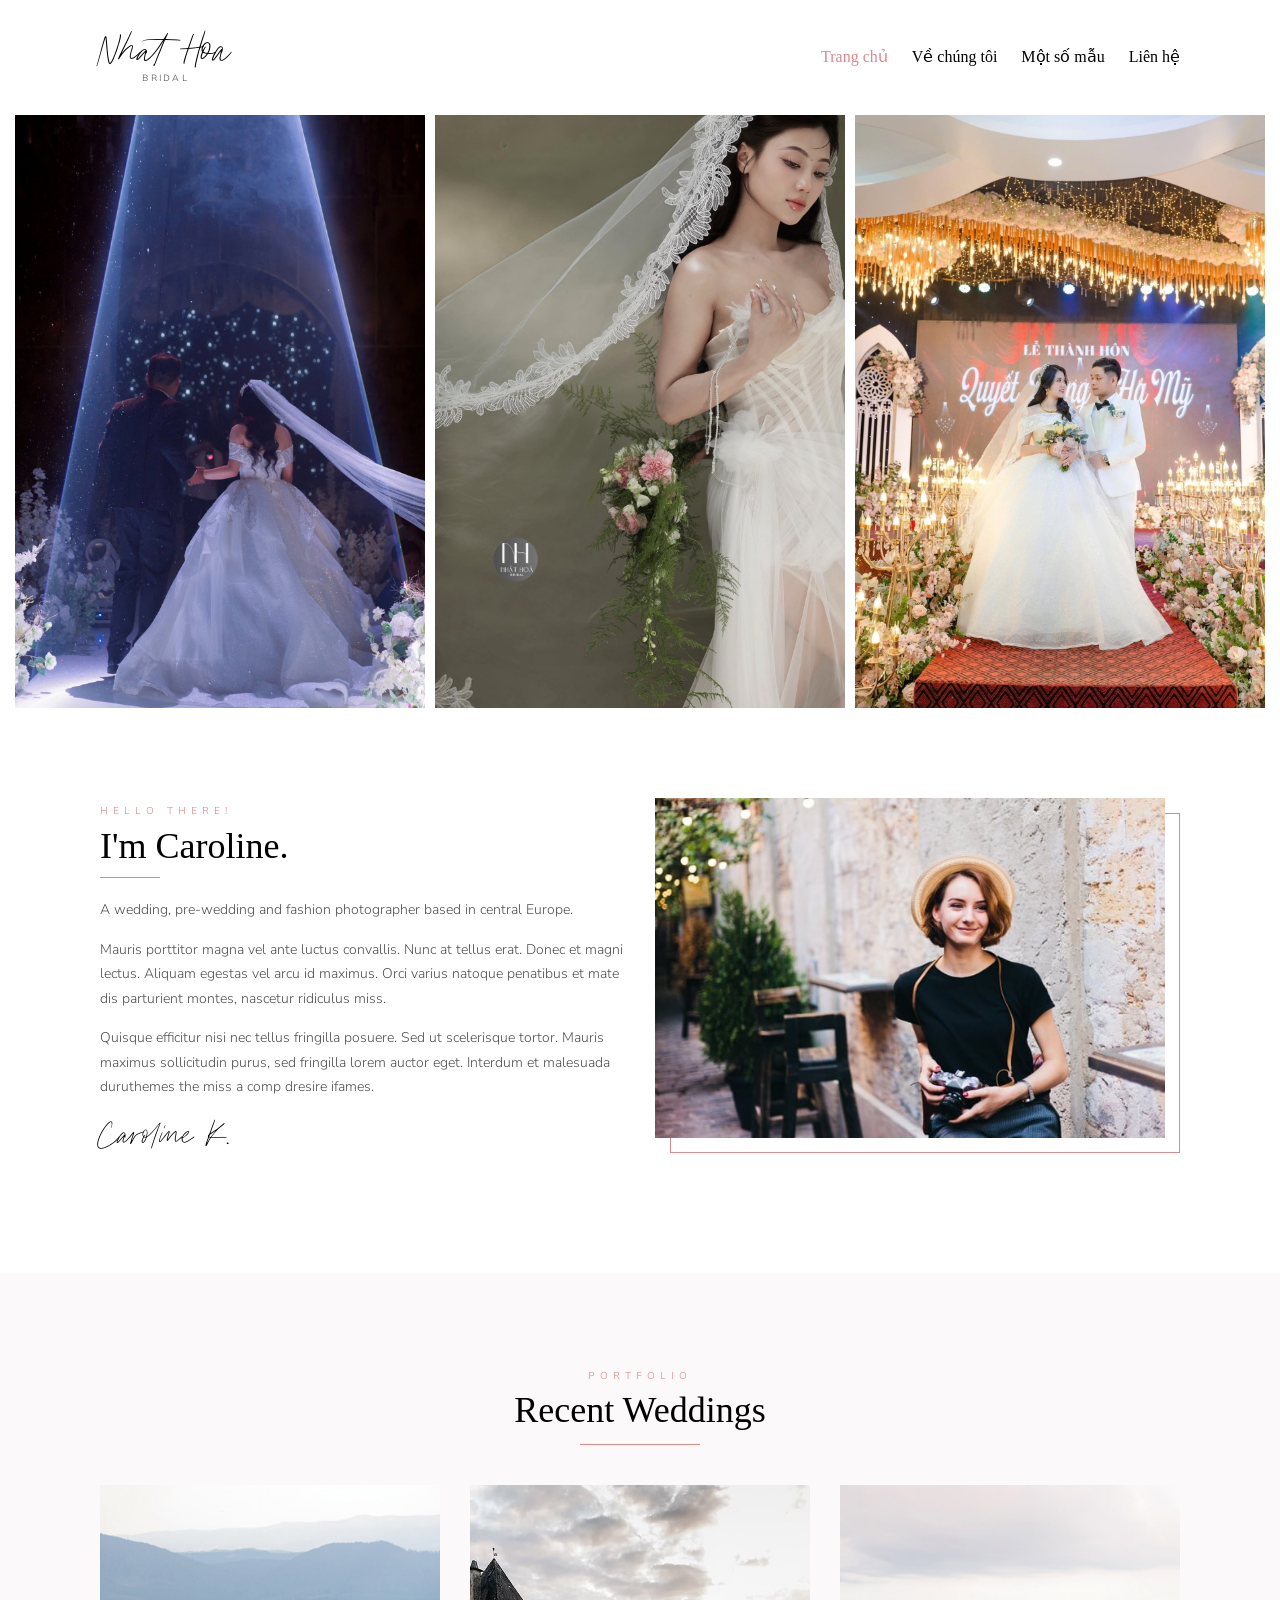
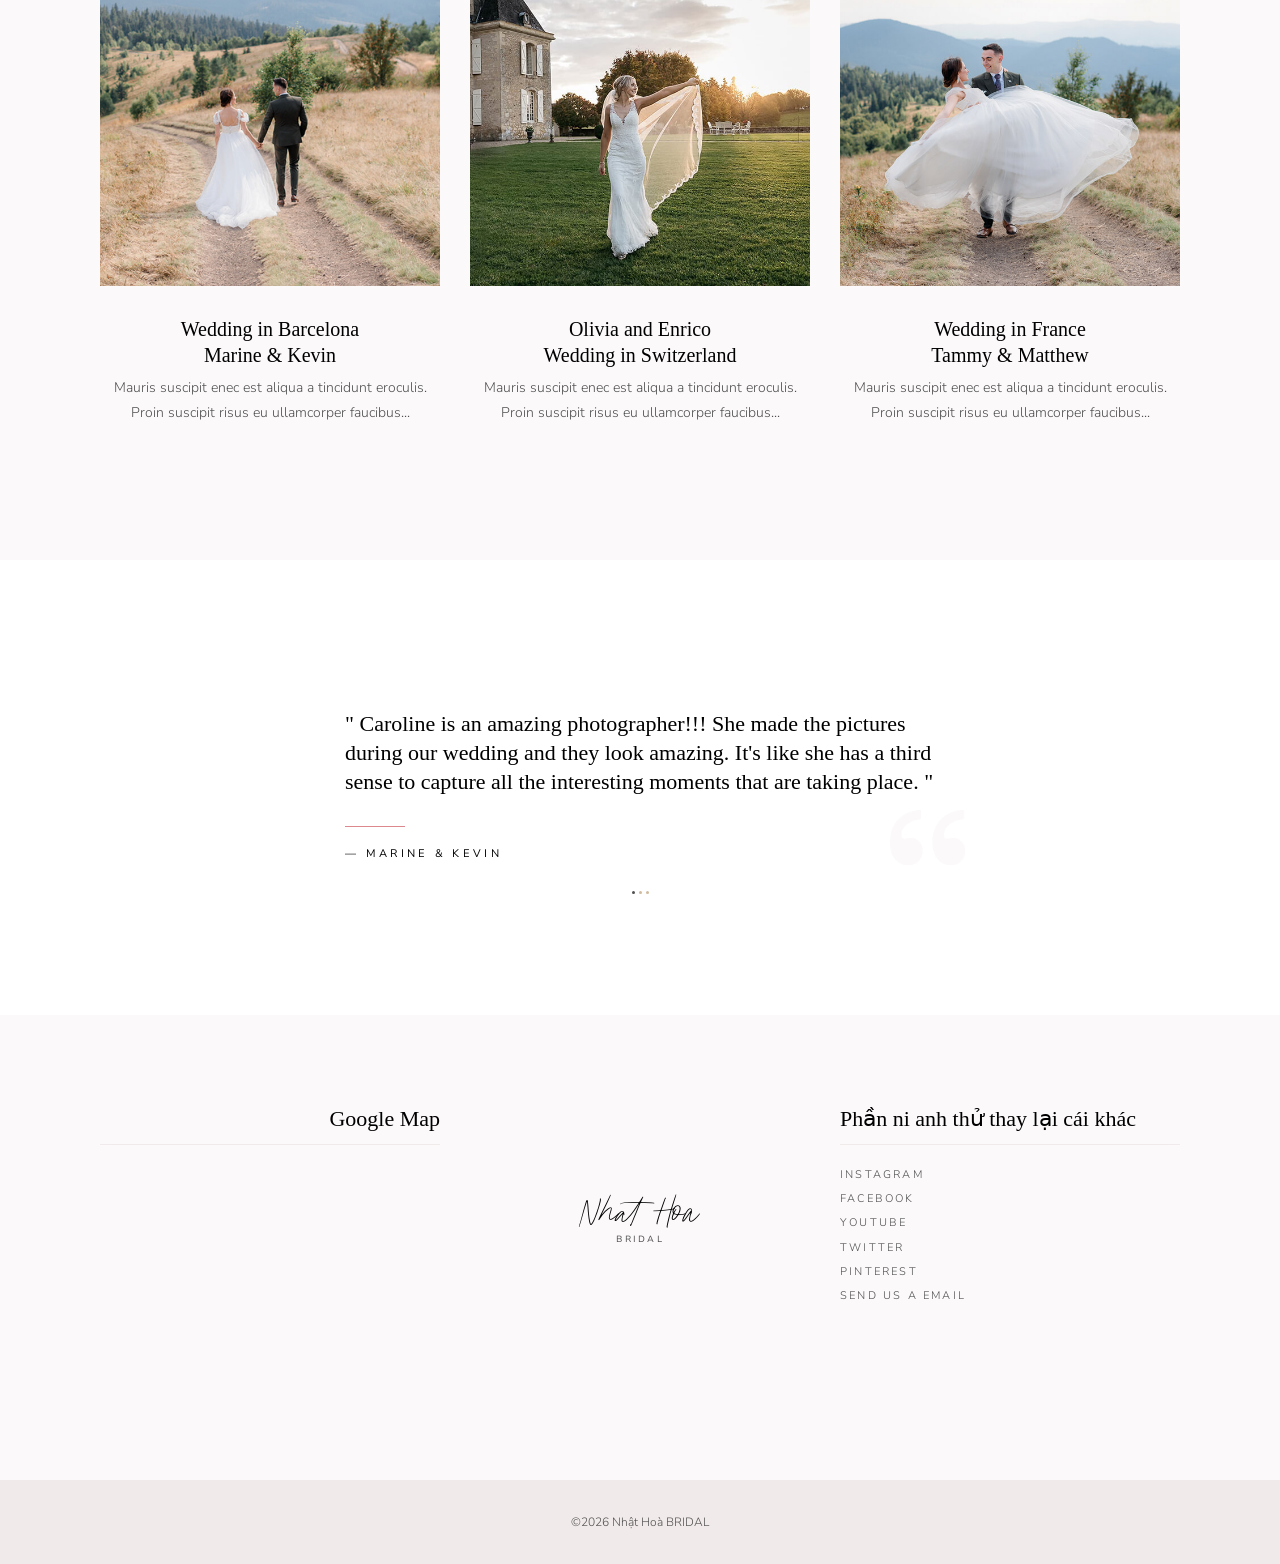
==== commit 9fb77a45: "nltmdev" ====
--- a/index.html
+++ b/index.html
@@ -39,7 +39,7 @@
                                             <li class="nav-item pl-4 pl-md-0 ml-0 ml-md-4 active"> <a class="nav-link" href="index.html">Trang chủ</a></li>
                                             <li class="nav-item pl-4 pl-md-0 ml-0 ml-md-4"> <a class="nav-link" href="about.html">Về chúng tôi</a></li>
                                             <li class="nav-item pl-4 pl-md-0 ml-0 ml-md-4"> <a class="nav-link" href="information.html">Một số mẫu</a></li>
-                                            <li class="nav-item pl-4 pl-md-0 ml-0 ml-md-4"> <a class="nav-link" href="contact.html">Liên hệ</a> </li>
+                                            <li class="nav-item pl-4 pl-md-0 ml-0 ml-md-4"> <a class="nav-link" href="https://www.facebook.com/nhathoabridal/" target="_blank">Liên hệ</a> </li>
                                         </ul>
                                     </div>
                                 </nav>
@@ -161,62 +161,33 @@
             </div>
         </div>
     </div>
-    <!-- Clients -->
-    <div class="clients">
-        <div class="container">
-            <div class="row">
-                <div class="col-md-12 owl-carousel owl-theme">
-                    <div class="client-logo">
-                        <a href="#"><img src="images/clients/1.png" alt=""></a>
-                    </div>
-                    <div class="client-logo">
-                        <a href="#"><img src="images/clients/2.png" alt=""></a>
-                    </div>
-                    <div class="client-logo">
-                        <a href="#"><img src="images/clients/3.png" alt=""></a>
-                    </div>
-                    <div class="client-logo">
-                        <a href="#"><img src="images/clients/4.png" alt=""></a>
-                    </div>
-                    <div class="client-logo">
-                        <a href="#"><img src="images/clients/5.png" alt=""></a>
-                    </div>
-                    <div class="client-logo">
-                        <a href="#"><img src="images/clients/6.png" alt=""></a>
-                    </div>
-                </div>
-            </div>
-        </div>
-    </div>
+
     <!-- Footer -->
     <footer class="footer-section">
         <div class="footer-top">
             <div class="container">
                 <div class="row">
-                    <div class="col-md-3 offset-md-1">
+                    <div class="col-md-4">
                         <div class="left-cont">
-                            <h3>Find your way around</h3>
+                            <h3>Google Map</h3>
                             <hr class="line mb-30">
-                            <ul>
-                                <li><a href="index.html">Home</a></li>
-                                <li><a href="about.html">About</a></li>
-                                <li><a href="information.html">Information</a></li>
-                                <li><a href="portfolio.html">Portfolio</a></li>
-                                <li><a href="faqs.html">FAQs</a></li>
-                                <li><a href="contact.html">Contact</a></li>
-                            </ul>
-                        </div>
-                    </div>
+                            <div class="embed-responsive embed-responsive-4by3">
+                                <iframe class="embed-responsive-item" src="https://www.google.com/maps/embed?pb=!1m18!1m12!1m3!1d3637.2489007767426!2d107.58067527491256!3d16.44588268428953!2m3!1f0!2f0!3f0!3m2!1i1024!2i768!4f13.1!3m3!1m2!1s0x3141a100130881df%3A0x16b4aa85c2264772!2zTmjhuq10IEhvw6AgQlJJREFM!5e1!3m2!1svi!2s!4v1772758046291!5m2!1svi!2s" allowfullscreen="" loading="lazy" referrerpolicy="no-referrer-when-downgrade"></iframe>
+                            </div>
+                        </div>
+                    </div>
+                    
                     <div class="col-md-4 text-center">
                         <div class="center-cont">
-                            <h2>Caroline Karla<span>Wedding Photographer</span></h2>
-                        </div>
-                    </div>
-                    <div class="col-md-3">
+                            <h2>Nhat Hoa <span>BRIDAL</span></h2>
+                        </div>
+                    </div>
+                    
+                    <div class="col-md-4">
                         <div class="right-cont">
-                            <h3>Connect with me</h3>
+                            <h3>Phần ni anh thử thay lại cái khác</h3>
                             <hr class="line mb-30">
-                            <ul>
+                            <ul class="list-unstyled">
                                 <li><a href="index.html#">Instagram</a></li>
                                 <li><a href="index.html#">Facebook</a></li>
                                 <li><a href="index.html#">YouTube</a></li>
@@ -233,7 +204,7 @@
             <div class="container">
                 <div class="row">
                     <div class="col-md-12">
-                        <p><small>&copy;2026 Caroline Karla | Wedding Photographer</small></p>
+                        <p><small>&copy;2026 Nhật Hoà BRIDAL</small></p>
                     </div>
                 </div>
             </div>
@@ -254,6 +225,4 @@
     <script src="modules/masonry/masonry.pkgd.min.js"></script>
     <script src="js/script.js"></script>
 </body>
-
-<!-- Mirrored from duruthemes.com/demo/html/ckarla/one/index.html by HTTrack Website Copier/3.x [XR&CO'2014], Thu, 05 Mar 2026 09:03:52 GMT -->
 </html>
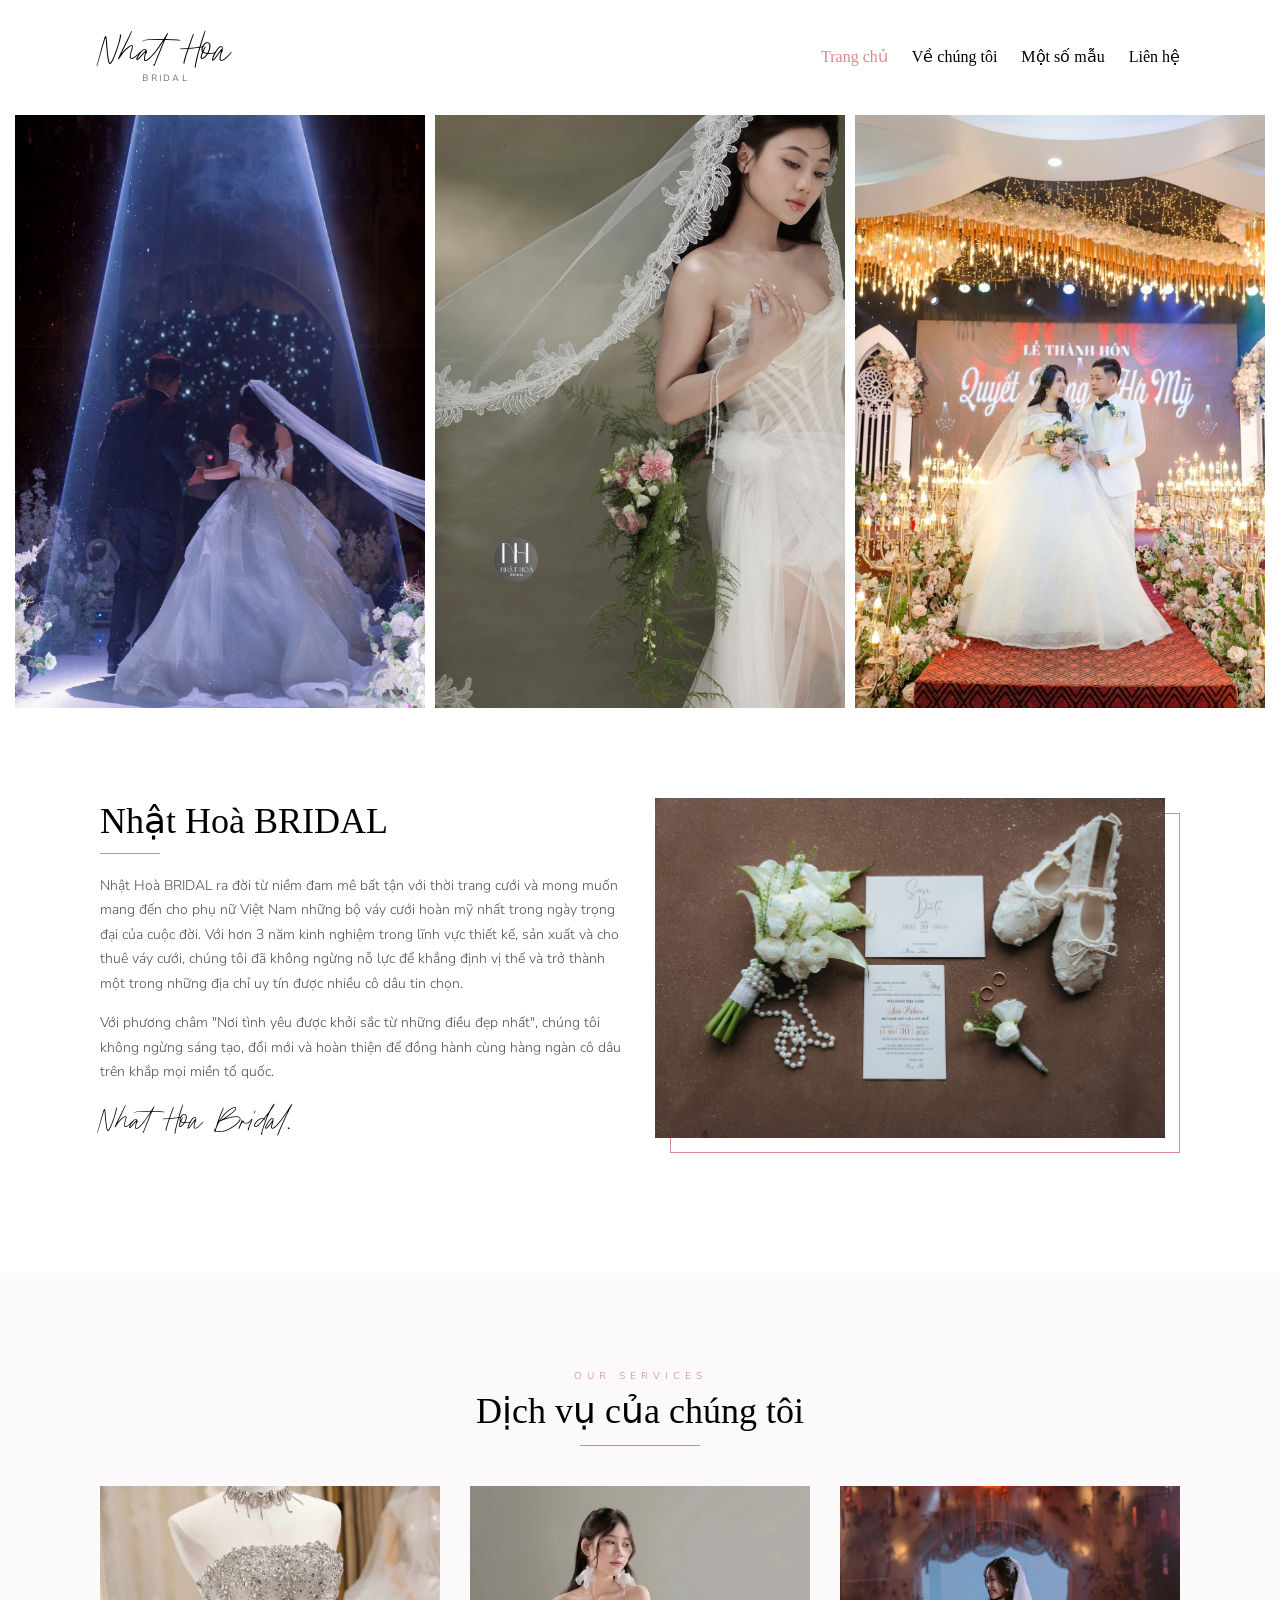
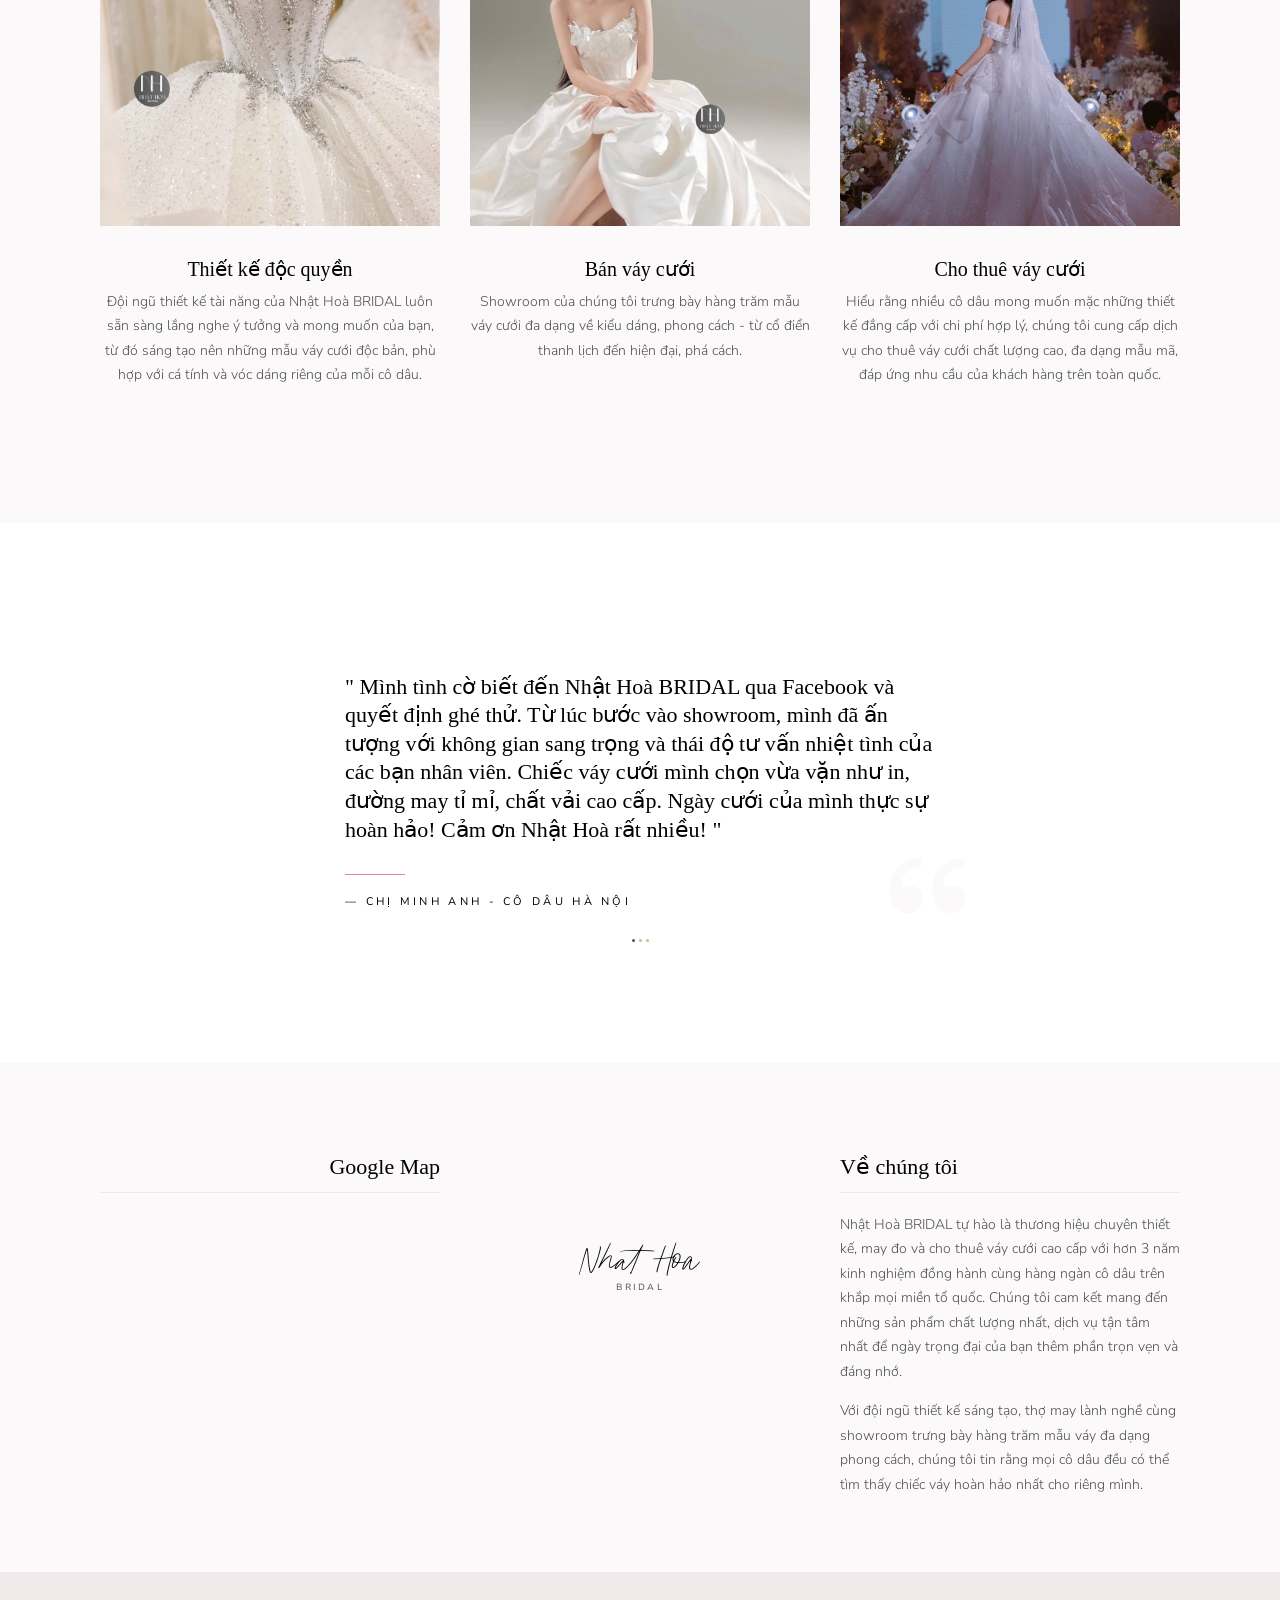
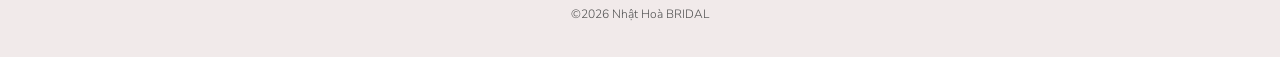
==== commit de2373b8: "nltmdev" ====
--- a/index.html
+++ b/index.html
@@ -69,13 +69,12 @@
     <div class="section-padding">
         <div class="container">
             <div class="row">
-                <div class="col-md-6"> <span>Hello there!</span>
-                    <h2>I'm Caroline.</h2>
+                <div class="col-md-6"> 
+                    <h2>Nhật Hoà BRIDAL</h2>
                     <hr class="line line-hr-left">
-                    <p>A wedding, pre-wedding and fashion photographer based in central Europe.</p>
-                    <p>Mauris porttitor magna vel ante luctus convallis. Nunc at tellus erat. Donec et magni lectus. Aliquam egestas vel arcu id maximus. Orci varius natoque penatibus et mate dis parturient montes, nascetur ridiculus miss.</p>
-                    <p>Quisque efficitur nisi nec tellus fringilla posuere. Sed ut scelerisque tortor. Mauris maximus sollicitudin purus, sed fringilla lorem auctor eget. Interdum et malesuada duruthemes the miss a comp dresire ifames.</p>
-                    <p class="signature">Caroline K.</p>
+                    <p>Nhật Hoà BRIDAL ra đời từ niềm đam mê bất tận với thời trang cưới và mong muốn mang đến cho phụ nữ Việt Nam những bộ váy cưới hoàn mỹ nhất trong ngày trọng đại của cuộc đời. Với hơn 3 năm kinh nghiệm trong lĩnh vực thiết kế, sản xuất và cho thuê váy cưới, chúng tôi đã không ngừng nỗ lực để khẳng định vị thế và trở thành một trong những địa chỉ uy tín được nhiều cô dâu tin chọn.</p>
+                    <p>Với phương châm "Nơi tình yêu được khởi sắc từ những điều đẹp nhất", chúng tôi không ngừng sáng tạo, đổi mới và hoàn thiện để đồng hành cùng hàng ngàn cô dâu trên khắp mọi miền tổ quốc.</p>
+                    <p class="signature">Nhat Hoa Bridal.</p>
                 </div>
                 <div class="col-md-6">
                     <div class="karla-about-img">
@@ -89,8 +88,8 @@
         <div class="container">
             <div class="row">
                 <div class="col-md-12 text-center mb-30">
-                    <span class="heading-meta">Portfolio</span>
-                    <h2 class="pwe-heading">Recent Weddings</h2>
+                    <span class="heading-meta">Our services</span>
+                    <h2 class="pwe-heading">Dịch vụ của chúng tôi</h2>
                     <hr class="line line-hr-center">
                 </div>
             </div>
@@ -99,8 +98,8 @@
                     <div class="item">
                         <div class="recent-weddings-img"> <img src="images/weddings/1.jpg" alt=""> </div>
                         <div class="content">
-                            <h5><a href="post.html">Wedding in Barcelona<br>Marine & Kevin</a></h5>
-                            <p>Mauris suscipit enec est aliqua a tincidunt eroculis. Proin suscipit risus eu ullamcorper faucibus...</p>
+                            <h5>Thiết kế độc quyền</h5>
+                            <p>Đội ngũ thiết kế tài năng của Nhật Hoà BRIDAL luôn sẵn sàng lắng nghe ý tưởng và mong muốn của bạn, từ đó sáng tạo nên những mẫu váy cưới độc bản, phù hợp với cá tính và vóc dáng riêng của mỗi cô dâu.</p>
                         </div>
                     </div>
                 </div>
@@ -108,8 +107,8 @@
                     <div class="item">
                         <div class="recent-weddings-img"> <img src="images/weddings/2.jpg" alt=""> </div>
                         <div class="content">
-                            <h5><a href="post.html">Olivia and Enrico<br>Wedding in Switzerland</a></h5>
-                            <p>Mauris suscipit enec est aliqua a tincidunt eroculis. Proin suscipit risus eu ullamcorper faucibus...</p>
+                            <h5>Bán váy cưới</h5>
+                            <p>Showroom của chúng tôi trưng bày hàng trăm mẫu váy cưới đa dạng về kiểu dáng, phong cách - từ cổ điển thanh lịch đến hiện đại, phá cách.</p>
                         </div>
                     </div>
                 </div>
@@ -117,8 +116,8 @@
                     <div class="item">
                         <div class="recent-weddings-img"> <img src="images/weddings/3.jpg" alt=""> </div>
                         <div class="content">
-                            <h5><a href="post.html">Wedding in France<br>Tammy & Matthew</a></h5>
-                            <p>Mauris suscipit enec est aliqua a tincidunt eroculis. Proin suscipit risus eu ullamcorper faucibus...</p>
+                            <h5>Cho thuê váy cưới</h5>
+                            <p>Hiểu rằng nhiều cô dâu mong muốn mặc những thiết kế đẳng cấp với chi phí hợp lý, chúng tôi cung cấp dịch vụ cho thuê váy cưới chất lượng cao, đa dạng mẫu mã, đáp ứng nhu cầu của khách hàng trên toàn quốc.</p>
                         </div>
                     </div>
                 </div>
@@ -133,28 +132,28 @@
                     <div class="item-box"> <span class="quote">
                             <img src="images/quot.png" alt="">
                         </span>
-                        <h3>" Caroline is an amazing photographer!!! She made the pictures during our wedding and they look amazing. It's like she has a third sense to capture all the interesting moments that are taking place. "</h3>
+                        <h3>" Mình tình cờ biết đến Nhật Hoà BRIDAL qua Facebook và quyết định ghé thử. Từ lúc bước vào showroom, mình đã ấn tượng với không gian sang trọng và thái độ tư vấn nhiệt tình của các bạn nhân viên. Chiếc váy cưới mình chọn vừa vặn như in, đường may tỉ mỉ, chất vải cao cấp. Ngày cưới của mình thực sự hoàn hảo! Cảm ơn Nhật Hoà rất nhiều! "</h3>
                         <hr class="line line-hr-left">
                         <div class="info">
-                            <h6>— Marine & Kevin</h6>
+                            <h6>— Chị Minh Anh - Cô dâu Hà Nội</h6>
                         </div>
                     </div>
                     <div class="item-box"> <span class="quote">
                             <img src="images/quot.png" alt="">
                         </span>
-                        <h3>" Caroline is an amazing photographer!!! She made the pictures during our wedding and they look amazing. It's like she has a third sense to capture all the interesting moments that are taking place. "</h3>
+                        <h3>" Mình ở Sài Gòn nhưng vẫn đặt may váy cưới bên Nhật Hoà vì quá yêu thích các mẫu thiết kế trên Facebook. Các bạn hỗ trợ đo size online rất chi tiết, gửi hình ảnh, video suốt quá trình may. Khi nhận váy, mình đã thực sự bất ngờ vì nó đẹp hơn cả mong đợi! Chất lượng hoàn toàn xứng đáng với giá tiền. Nhất định sẽ giới thiệu cho các bạn thân! "</h3>
                         <hr class="line line-hr-left">
                         <div class="info">
-                            <h6>— Olivia & Enrico</h6>
+                            <h6>— Chị Thuỳ Linh - Cô dâu TP.HCM</h6>
                         </div>
                     </div>
                     <div class="item-box"> <span class="quote">
                             <img src="images/quot.png" alt="">
                         </span>
-                        <h3>" Caroline is an amazing photographer!!! She made the pictures during our wedding and they look amazing. It's like she has a third sense to capture all the interesting moments that are taking place. "</h3>
+                        <h3>" Mình chọn dịch vụ cho thuê váy cưới bên Nhật Hoà vì ngân sách có hạn nhưng vẫn muốn mặc thật đẹp. Các bạn tư vấn nhiệt tình, không hề tạo áp lực. Váy thuê vẫn rất mới, sạch sẽ, được chỉnh sửa vừa khít với cơ thể mình. Giá cả lại rất hợp lý! Cảm ơn Nhật Hoà đã giúp mình có một ngày cưới trọn vẹn mà không lo về chi phí. "</h3>
                         <hr class="line line-hr-left">
                         <div class="info">
-                            <h6>— Tammy & Matthew</h6>
+                            <h6>— Chị Phương Thảo - Cô dâu Huế</h6>
                         </div>
                     </div>
                 </div>
@@ -185,16 +184,10 @@
                     
                     <div class="col-md-4">
                         <div class="right-cont">
-                            <h3>Phần ni anh thử thay lại cái khác</h3>
+                            <h3>Về chúng tôi</h3>
                             <hr class="line mb-30">
-                            <ul class="list-unstyled">
-                                <li><a href="index.html#">Instagram</a></li>
-                                <li><a href="index.html#">Facebook</a></li>
-                                <li><a href="index.html#">YouTube</a></li>
-                                <li><a href="index.html#">Twitter</a></li>
-                                <li><a href="index.html#">Pinterest</a></li>
-                                <li><a href="index.html#">Send us a email</a></li>
-                            </ul>
+                            <p>Nhật Hoà BRIDAL tự hào là thương hiệu chuyên thiết kế, may đo và cho thuê váy cưới cao cấp với hơn 3 năm kinh nghiệm đồng hành cùng hàng ngàn cô dâu trên khắp mọi miền tổ quốc. Chúng tôi cam kết mang đến những sản phẩm chất lượng nhất, dịch vụ tận tâm nhất để ngày trọng đại của bạn thêm phần trọn vẹn và đáng nhớ.</p>
+                            <p>Với đội ngũ thiết kế sáng tạo, thợ may lành nghề cùng showroom trưng bày hàng trăm mẫu váy đa dạng phong cách, chúng tôi tin rằng mọi cô dâu đều có thể tìm thấy chiếc váy hoàn hảo nhất cho riêng mình.</p>
                         </div>
                     </div>
                 </div>
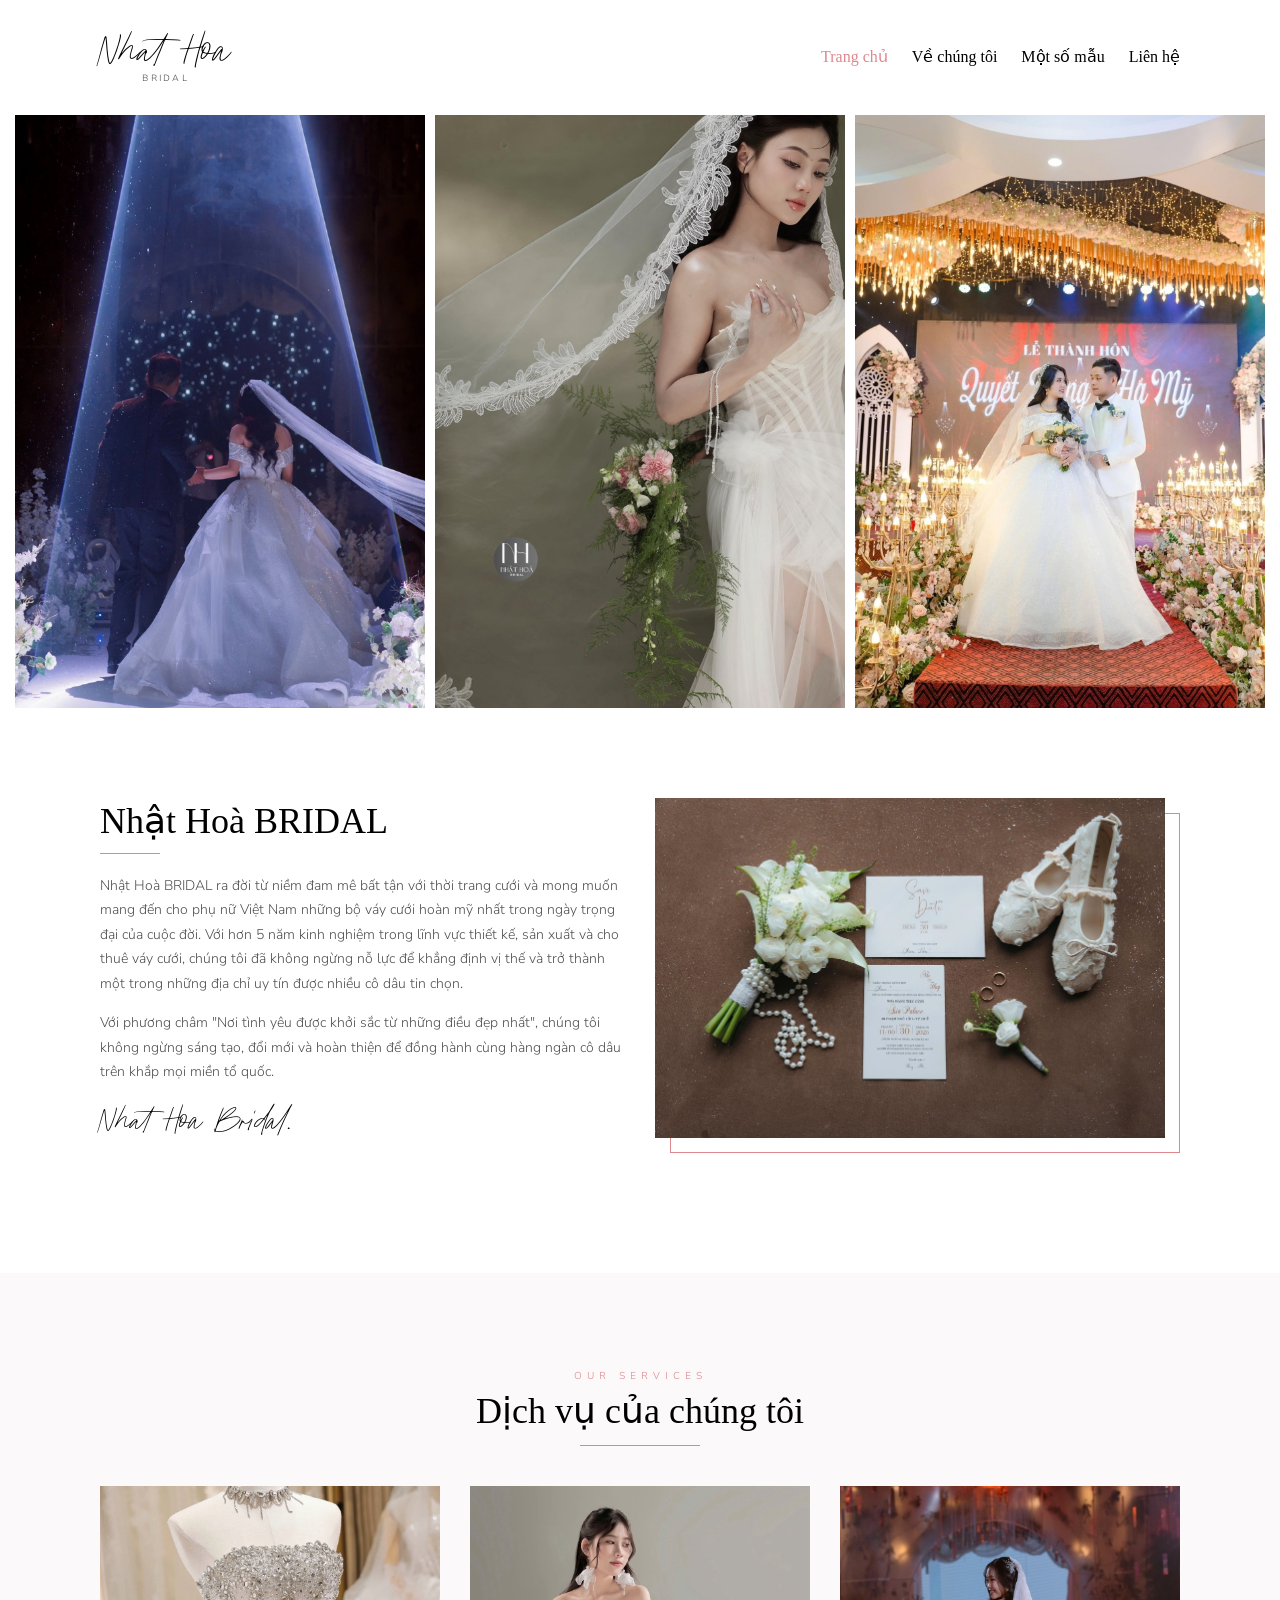
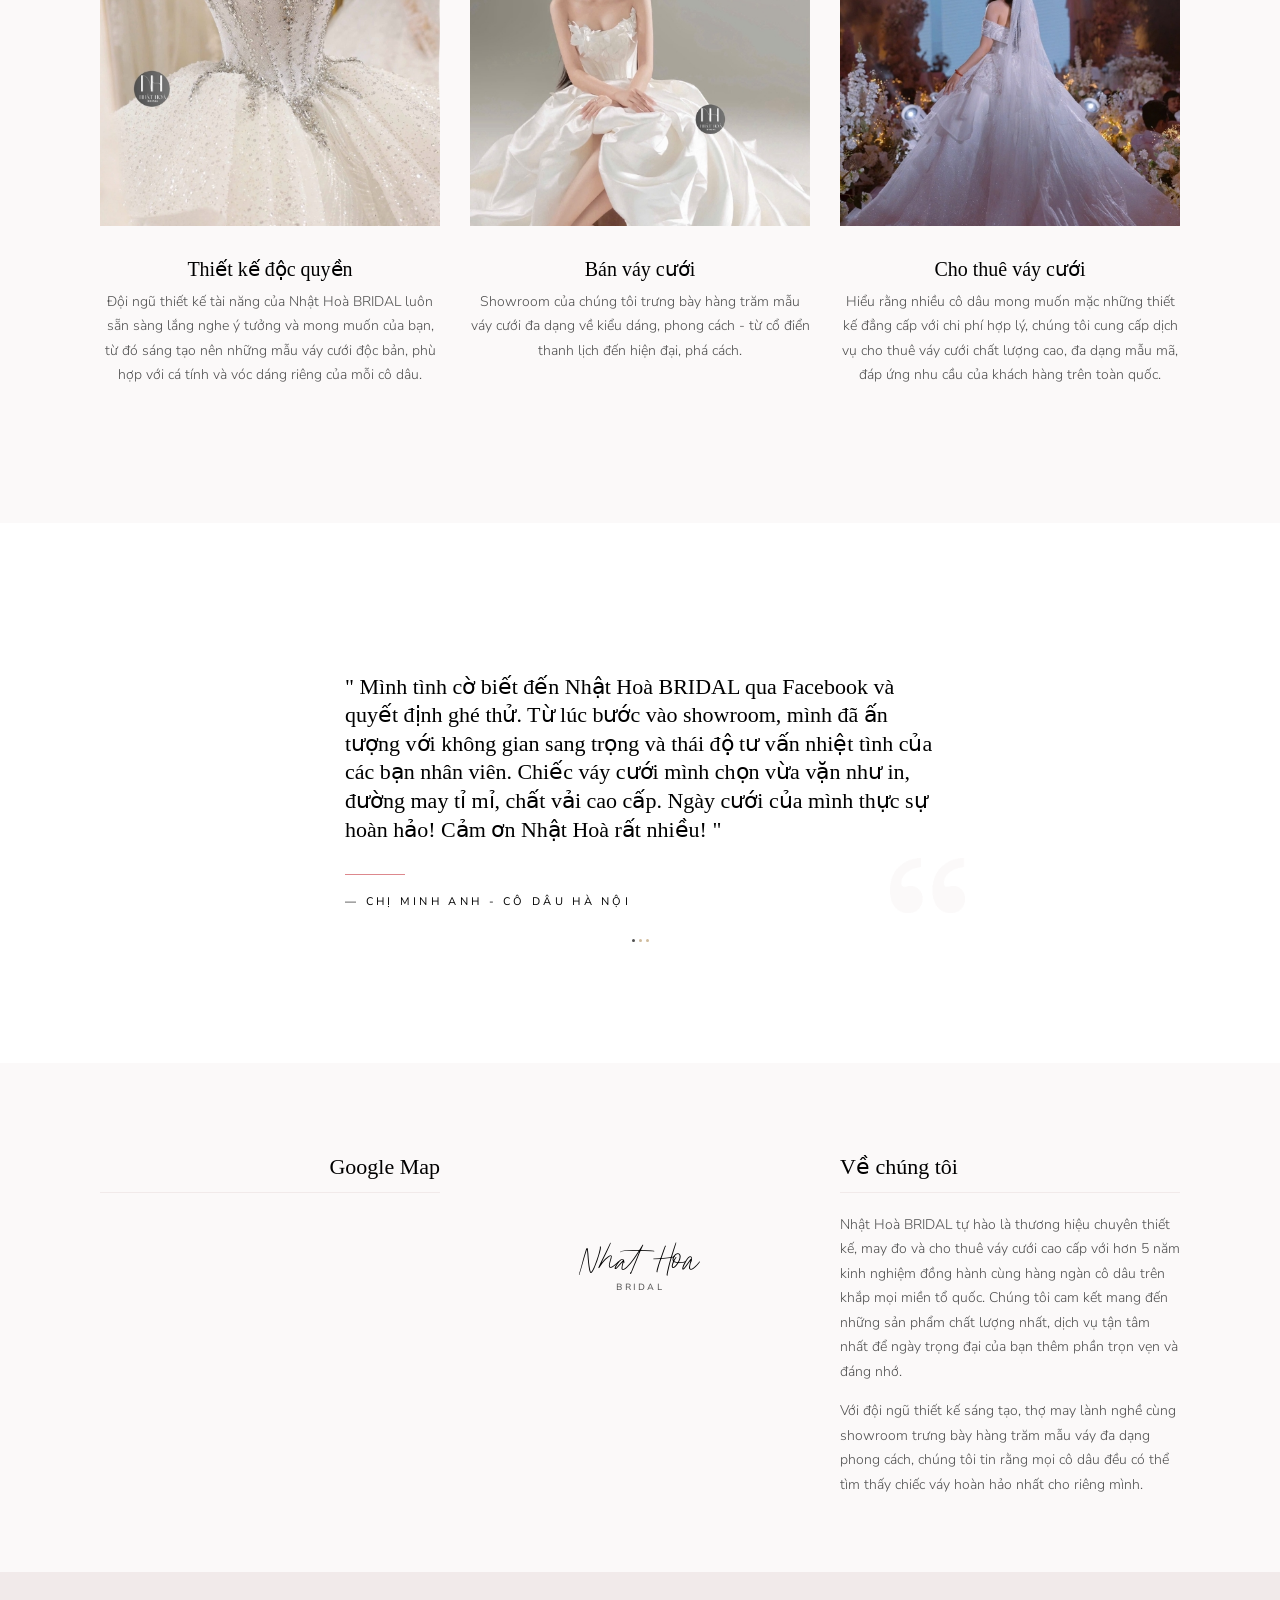
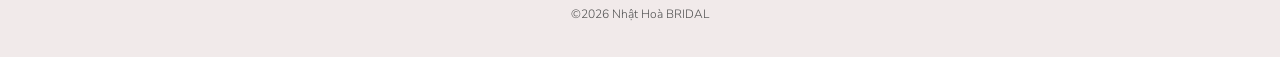
==== commit 9dedddb5: "nltmdev" ====
--- a/index.html
+++ b/index.html
@@ -72,7 +72,7 @@
                 <div class="col-md-6"> 
                     <h2>Nhật Hoà BRIDAL</h2>
                     <hr class="line line-hr-left">
-                    <p>Nhật Hoà BRIDAL ra đời từ niềm đam mê bất tận với thời trang cưới và mong muốn mang đến cho phụ nữ Việt Nam những bộ váy cưới hoàn mỹ nhất trong ngày trọng đại của cuộc đời. Với hơn 3 năm kinh nghiệm trong lĩnh vực thiết kế, sản xuất và cho thuê váy cưới, chúng tôi đã không ngừng nỗ lực để khẳng định vị thế và trở thành một trong những địa chỉ uy tín được nhiều cô dâu tin chọn.</p>
+                    <p>Nhật Hoà BRIDAL ra đời từ niềm đam mê bất tận với thời trang cưới và mong muốn mang đến cho phụ nữ Việt Nam những bộ váy cưới hoàn mỹ nhất trong ngày trọng đại của cuộc đời. Với hơn 5 năm kinh nghiệm trong lĩnh vực thiết kế, sản xuất và cho thuê váy cưới, chúng tôi đã không ngừng nỗ lực để khẳng định vị thế và trở thành một trong những địa chỉ uy tín được nhiều cô dâu tin chọn.</p>
                     <p>Với phương châm "Nơi tình yêu được khởi sắc từ những điều đẹp nhất", chúng tôi không ngừng sáng tạo, đổi mới và hoàn thiện để đồng hành cùng hàng ngàn cô dâu trên khắp mọi miền tổ quốc.</p>
                     <p class="signature">Nhat Hoa Bridal.</p>
                 </div>
@@ -186,7 +186,7 @@
                         <div class="right-cont">
                             <h3>Về chúng tôi</h3>
                             <hr class="line mb-30">
-                            <p>Nhật Hoà BRIDAL tự hào là thương hiệu chuyên thiết kế, may đo và cho thuê váy cưới cao cấp với hơn 3 năm kinh nghiệm đồng hành cùng hàng ngàn cô dâu trên khắp mọi miền tổ quốc. Chúng tôi cam kết mang đến những sản phẩm chất lượng nhất, dịch vụ tận tâm nhất để ngày trọng đại của bạn thêm phần trọn vẹn và đáng nhớ.</p>
+                            <p>Nhật Hoà BRIDAL tự hào là thương hiệu chuyên thiết kế, may đo và cho thuê váy cưới cao cấp với hơn 5 năm kinh nghiệm đồng hành cùng hàng ngàn cô dâu trên khắp mọi miền tổ quốc. Chúng tôi cam kết mang đến những sản phẩm chất lượng nhất, dịch vụ tận tâm nhất để ngày trọng đại của bạn thêm phần trọn vẹn và đáng nhớ.</p>
                             <p>Với đội ngũ thiết kế sáng tạo, thợ may lành nghề cùng showroom trưng bày hàng trăm mẫu váy đa dạng phong cách, chúng tôi tin rằng mọi cô dâu đều có thể tìm thấy chiếc váy hoàn hảo nhất cho riêng mình.</p>
                         </div>
                     </div>
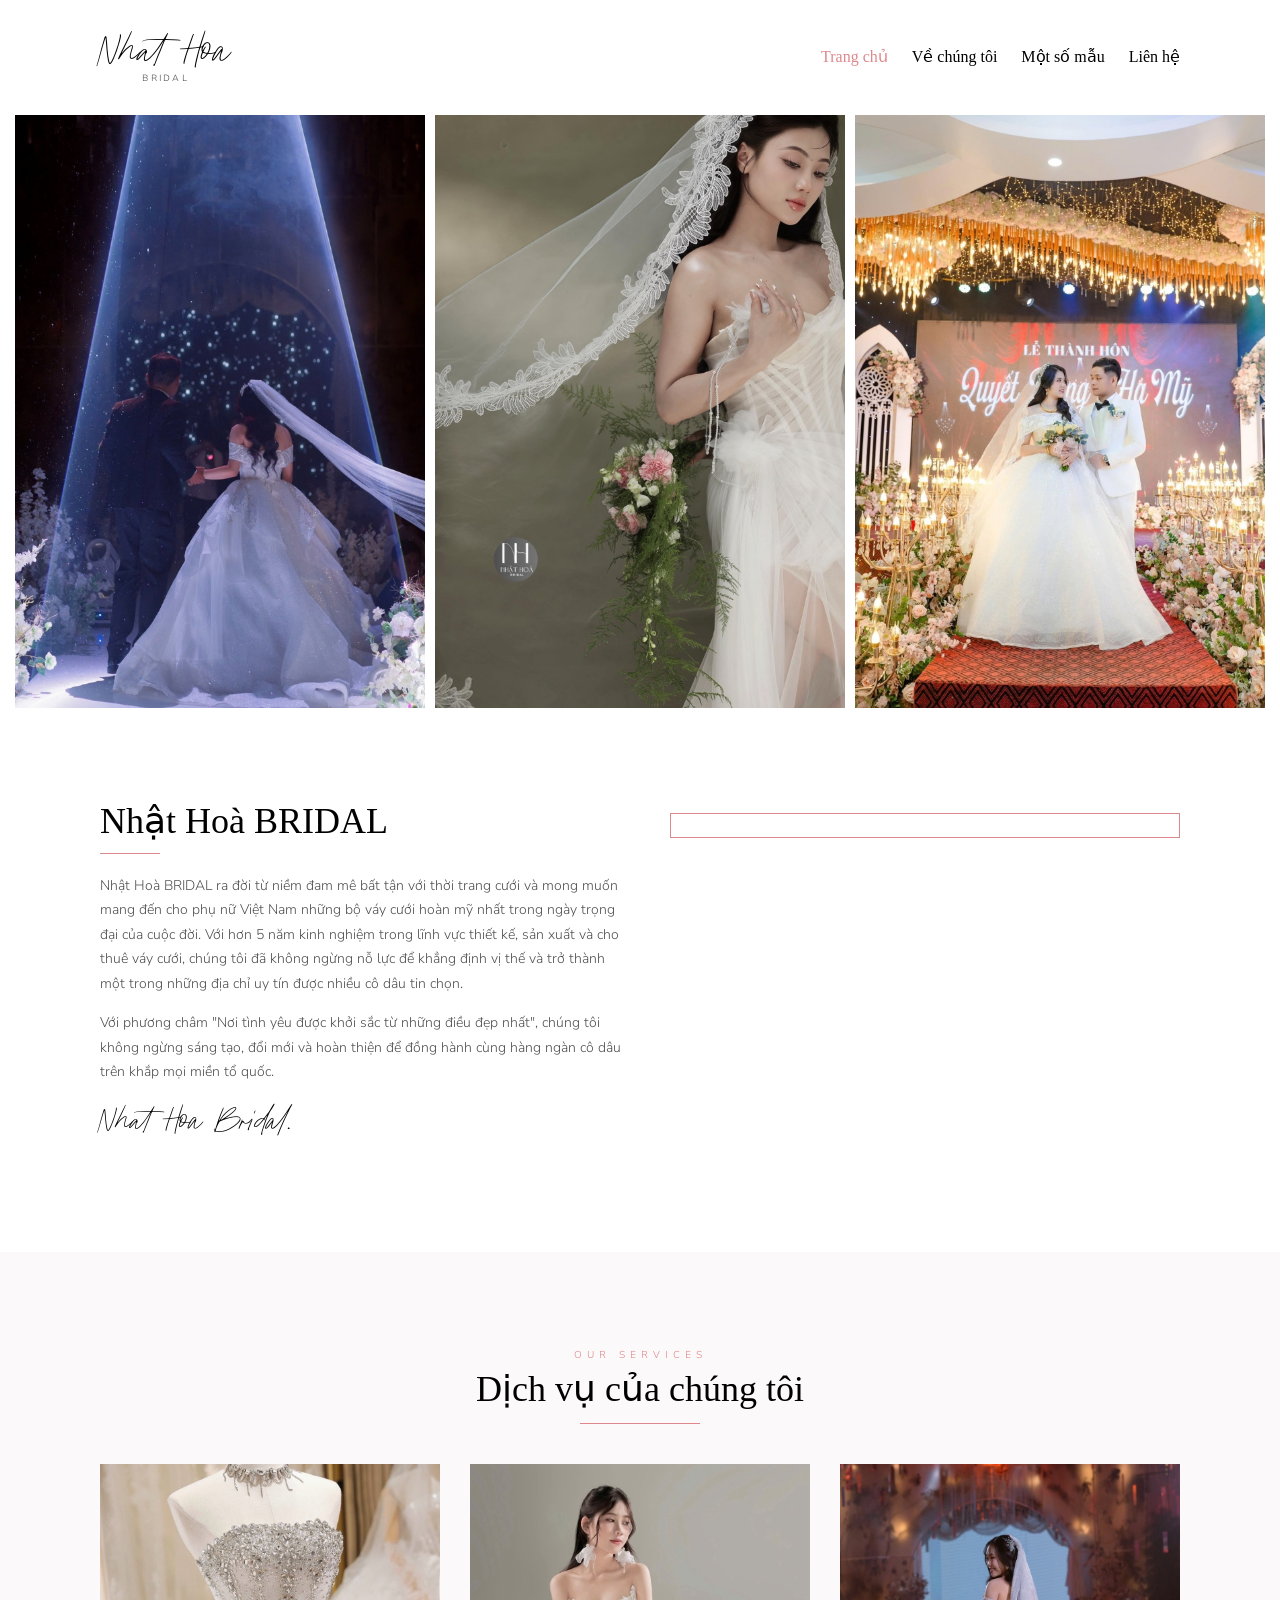
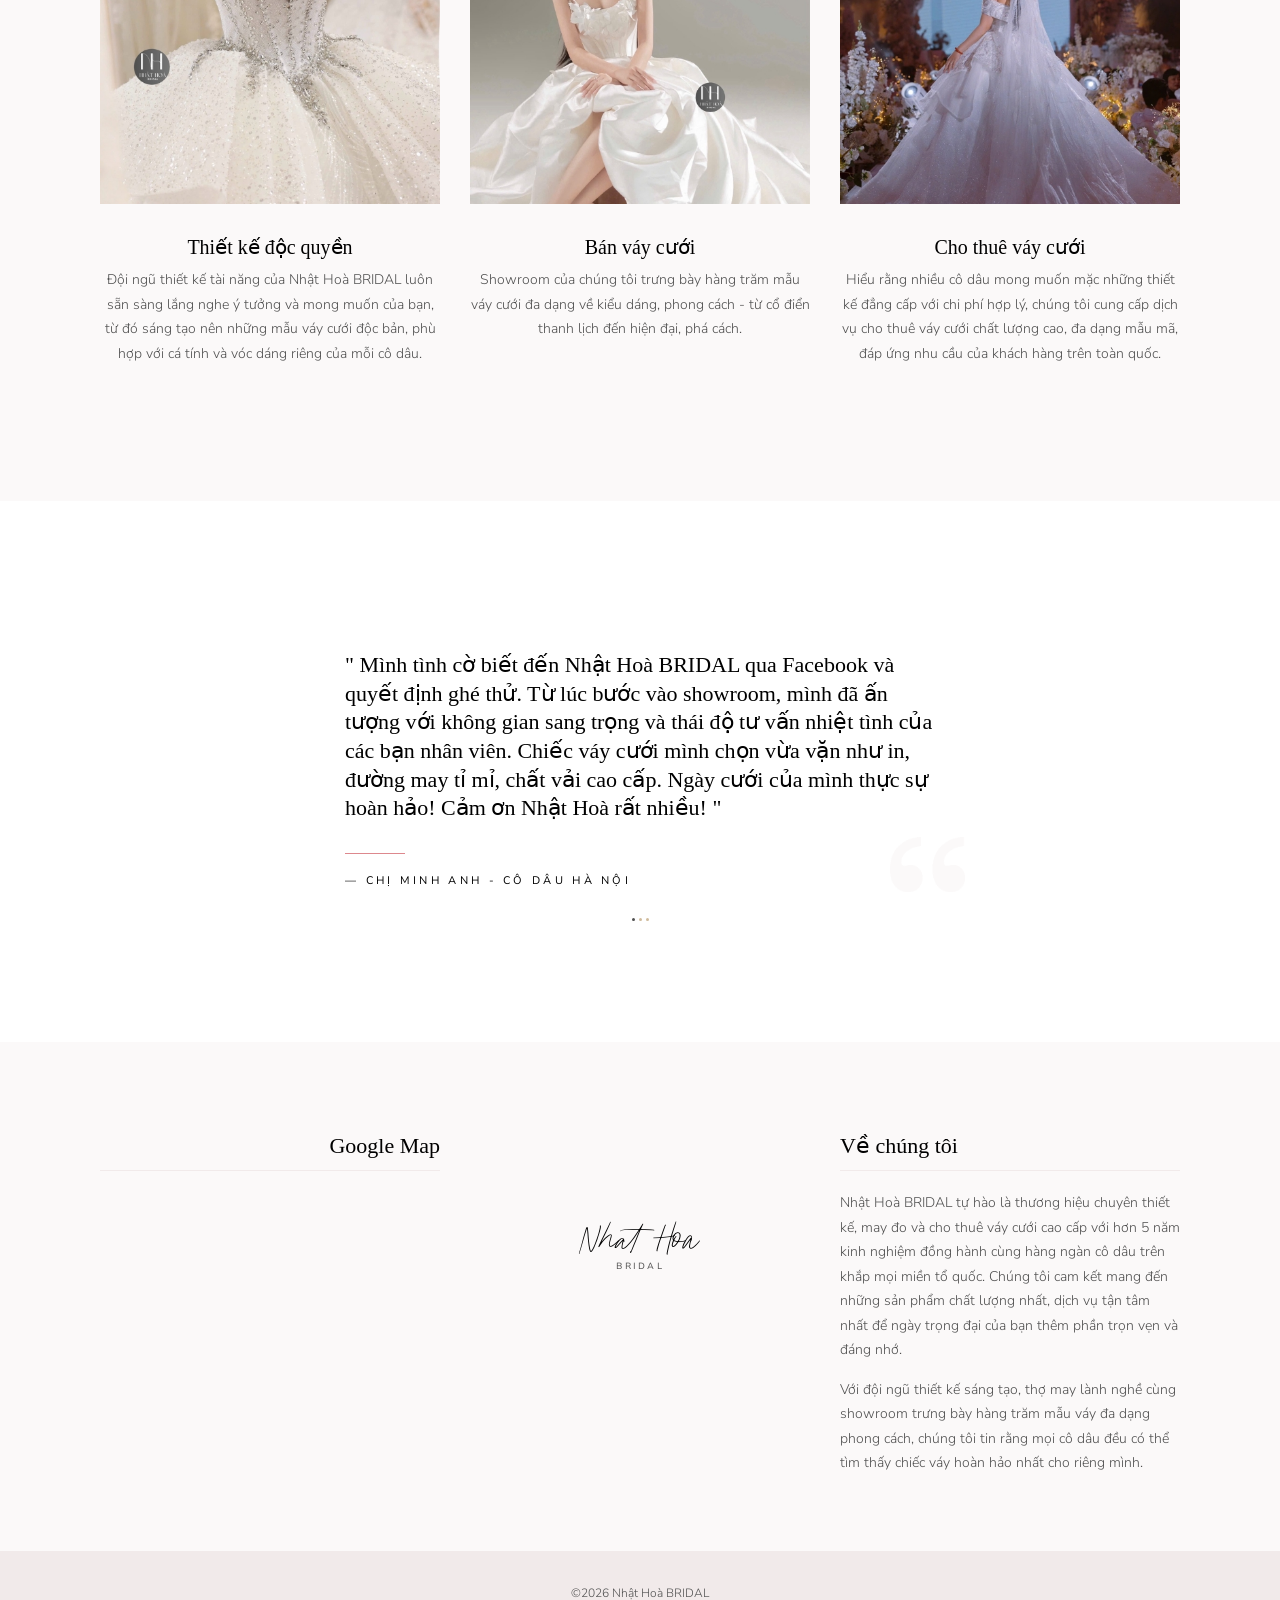
==== commit 911836e8: "nltmdev" ====
--- a/index.html
+++ b/index.html
@@ -78,7 +78,7 @@
                 </div>
                 <div class="col-md-6">
                     <div class="karla-about-img">
-                        <div class="img mb-30"> <img src="images/about.jpg" alt=""> </div>
+                        <div class="img mb-30"> <img src="images/aboutnhathoa.jpgs" alt=""> </div>
                     </div>
                 </div>
             </div>
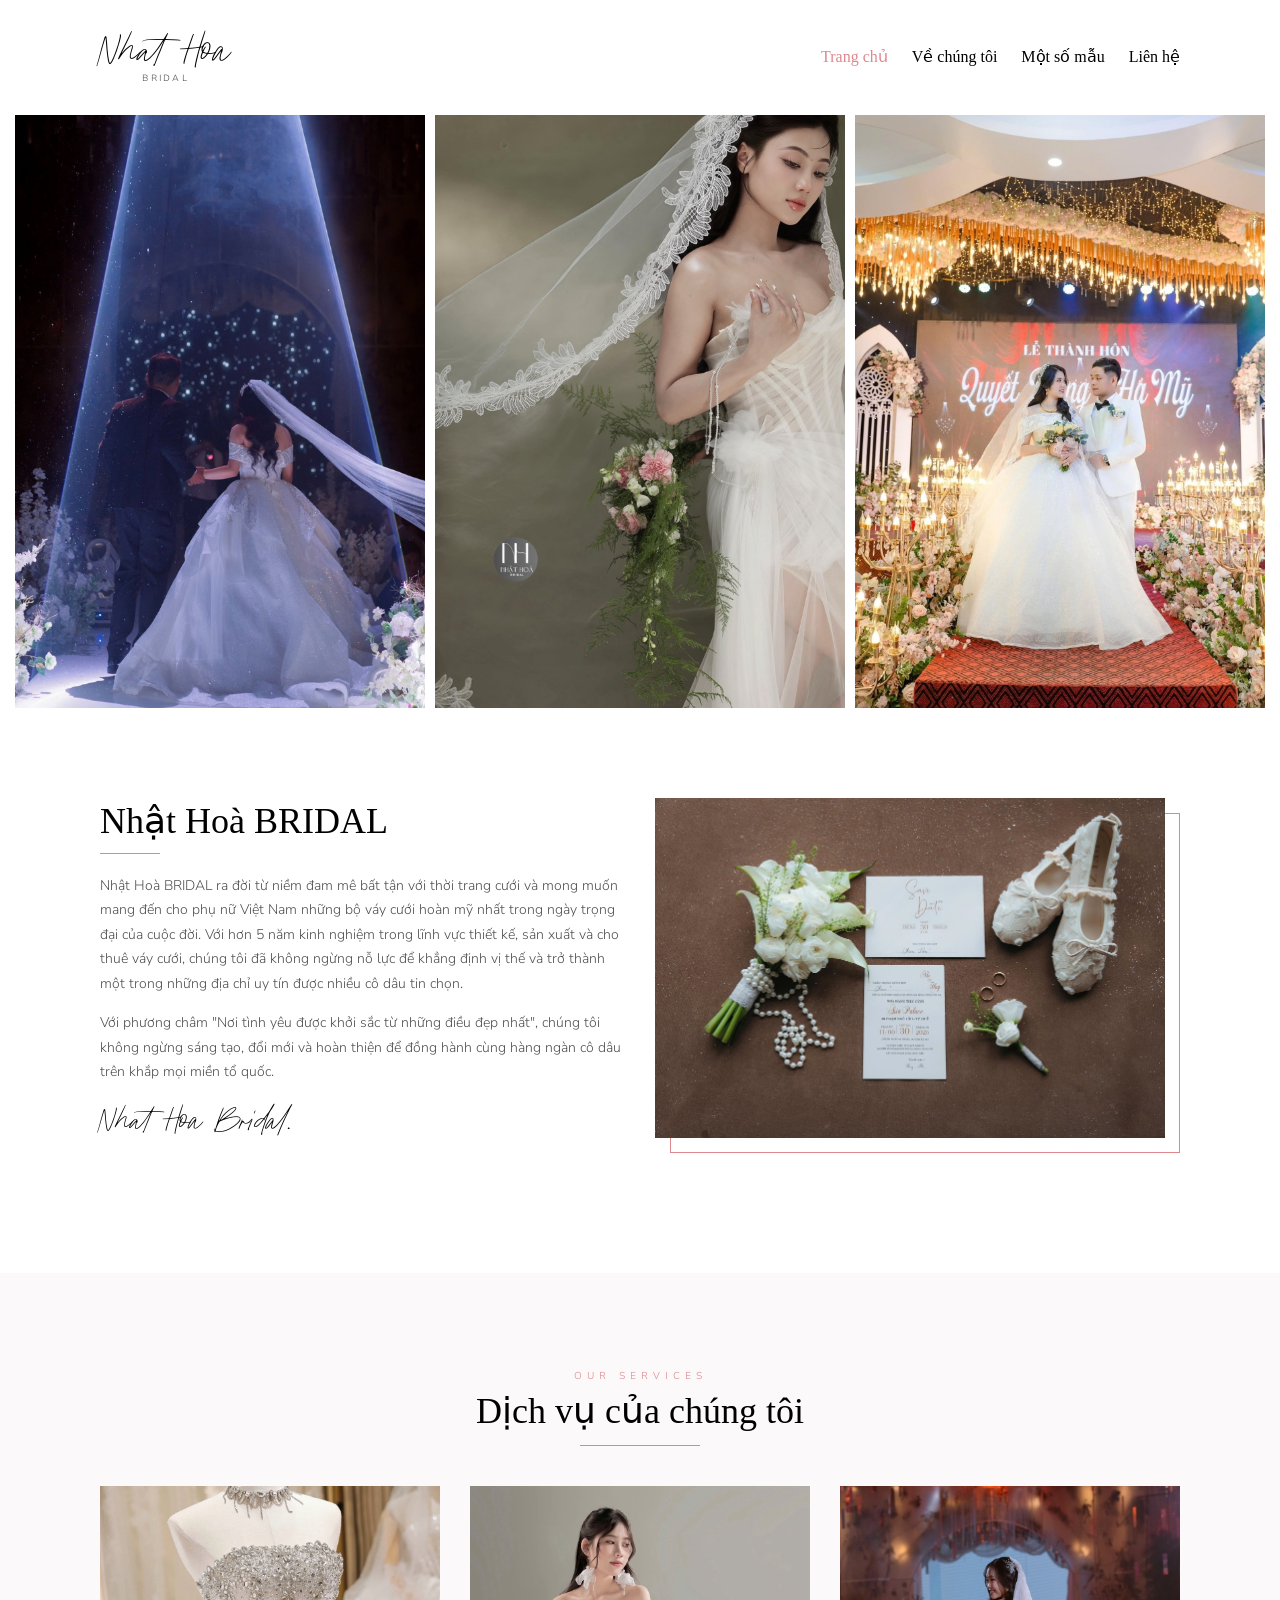
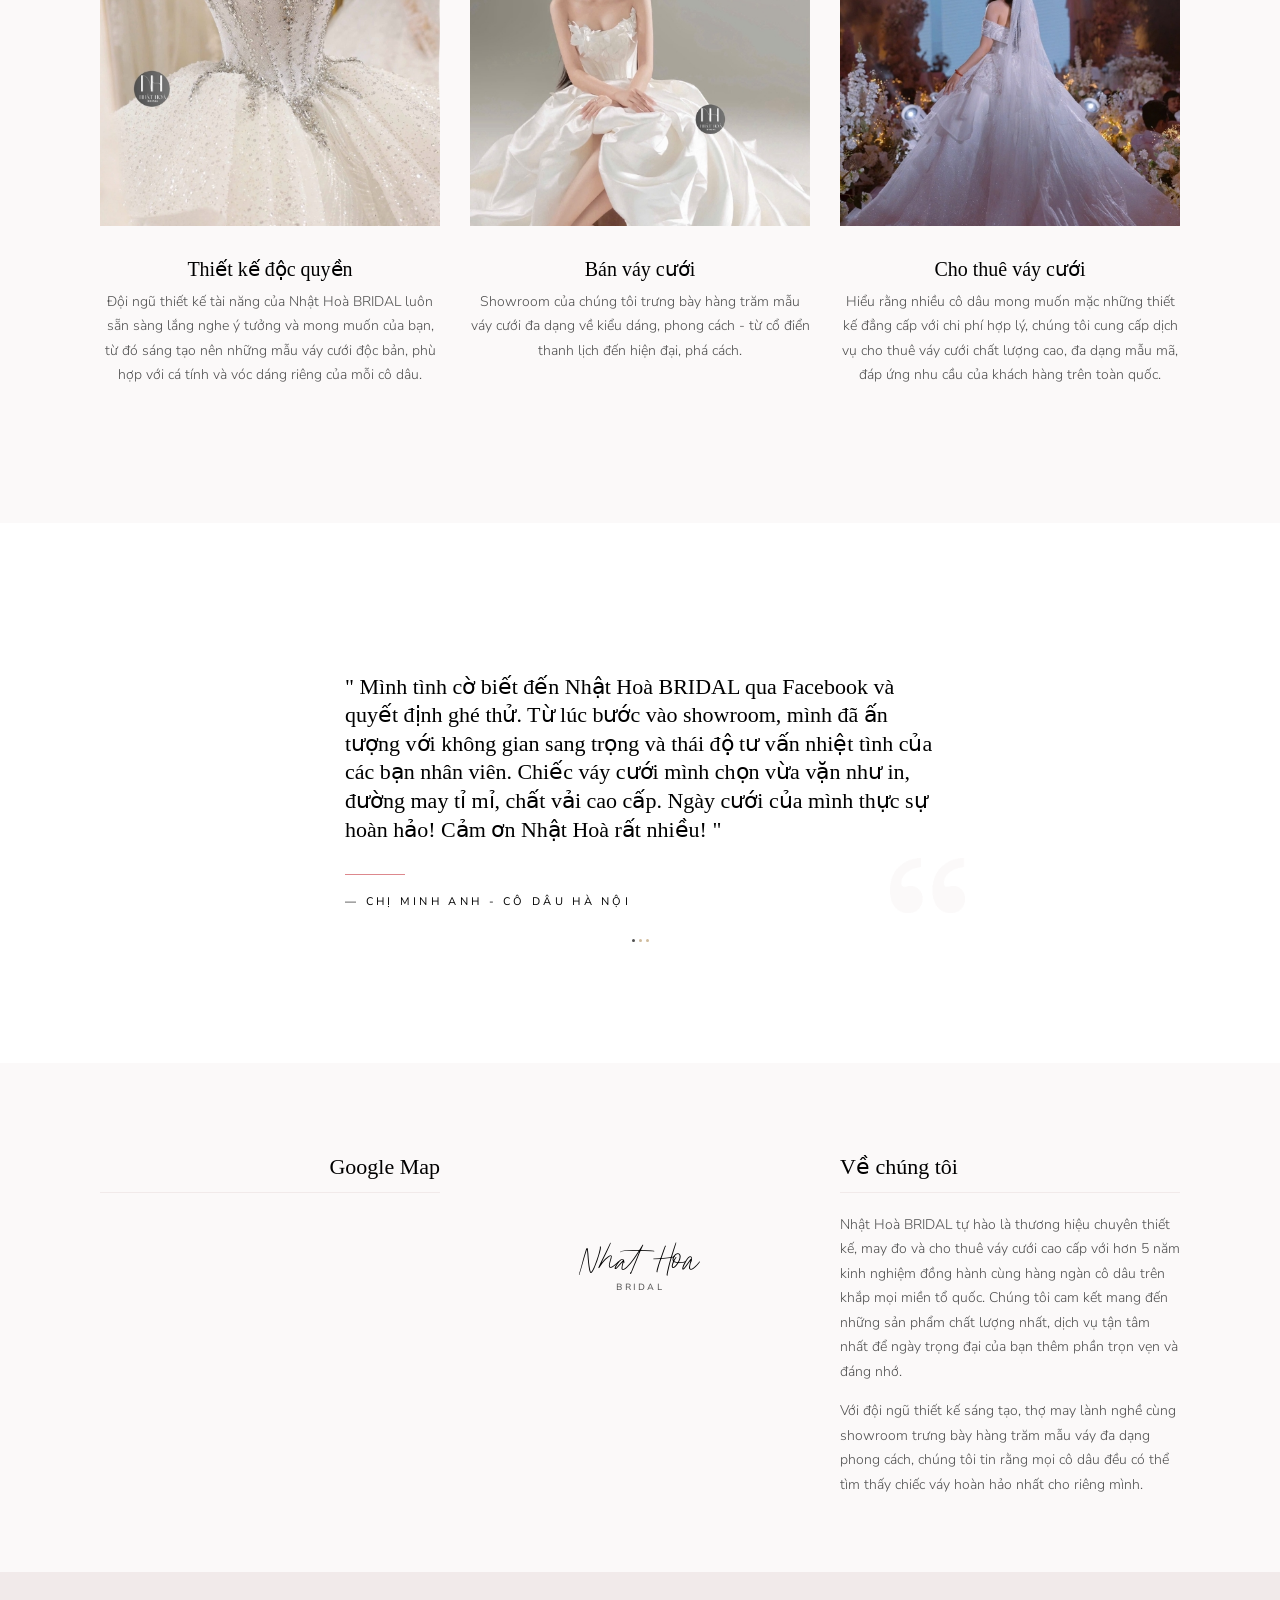
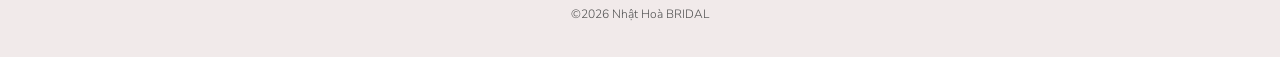
==== commit 300fe470: "nltmdev" ====
--- a/index.html
+++ b/index.html
@@ -78,7 +78,7 @@
                 </div>
                 <div class="col-md-6">
                     <div class="karla-about-img">
-                        <div class="img mb-30"> <img src="images/aboutnhathoa.jpgs" alt=""> </div>
+                        <div class="img mb-30"> <img src="images/aboutnhathoa.jpg" alt=""> </div>
                     </div>
                 </div>
             </div>
